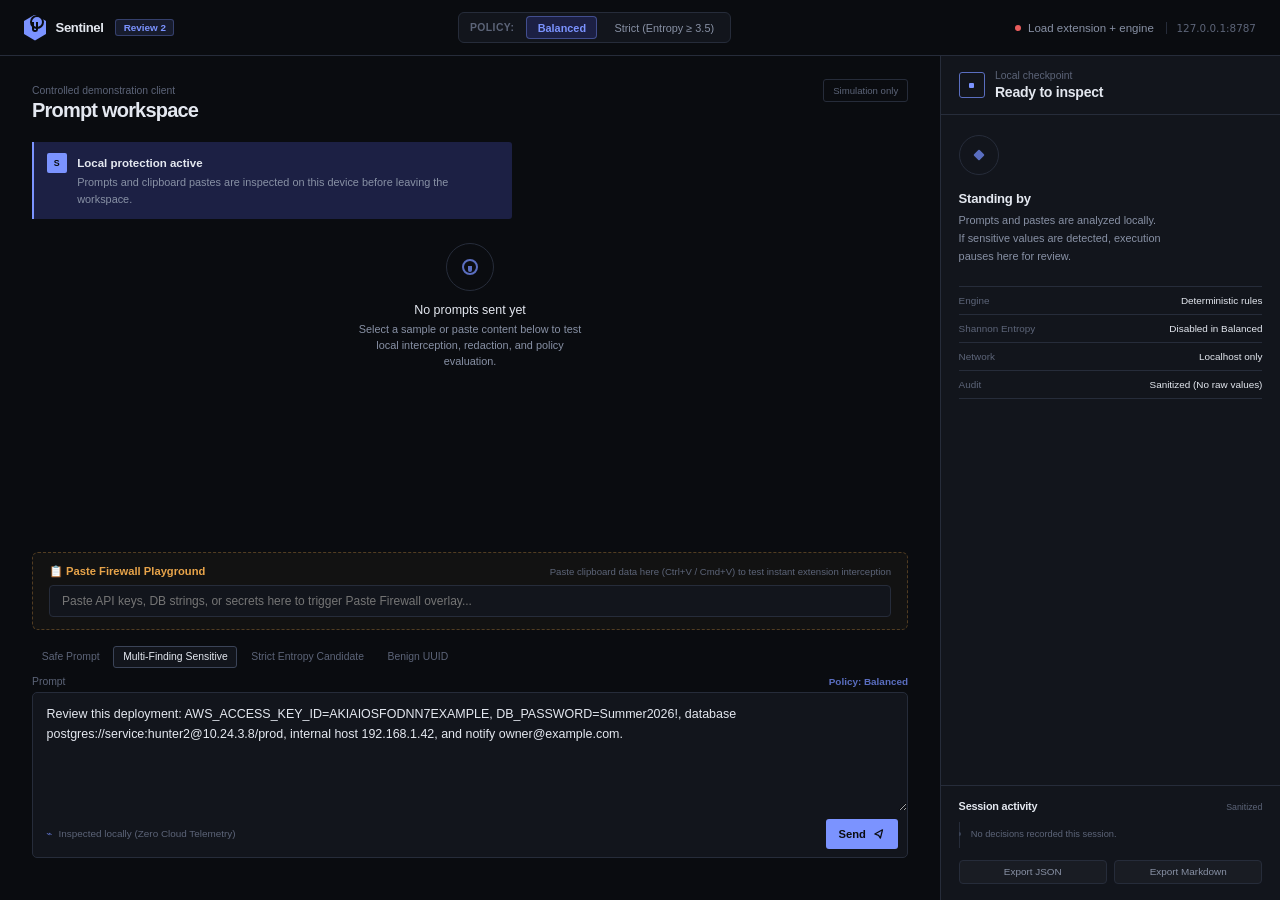
==== demo-client/index.html @ 971171e2 "Upload 2" ====
<!doctype html>
<html lang="en">
  <head>
    <meta charset="UTF-8" />
    <meta name="viewport" content="width=device-width, initial-scale=1.0" />
    <meta name="color-scheme" content="dark" />
    <title>Sentinel — Privacy Firewall for AI Prompts</title>
    <link rel="stylesheet" href="styles.css" />
  </head>
  <body>
    <main class="app-shell" aria-labelledby="workspace-title">
      <header class="topbar">
        <div class="topbar-left">
          <a class="brand" href="#workspace" aria-label="Sentinel workspace home">
            <span class="brand-mark" aria-hidden="true"><span></span></span>
            <strong>Sentinel</strong>
          </a>
          <span class="version-chip">Review 2</span>
        </div>

        <div class="topbar-center">
          <div class="policy-toggle-group" role="radiogroup" aria-label="Policy enforcement mode">
            <span class="policy-label">Policy:</span>
            <button type="button" class="policy-toggle-btn is-active" id="policy-balanced-btn" data-policy="balanced" role="radio" aria-checked="true" title="Balanced mode: Standard credentials, passwords, IPs, emails">Balanced</button>
            <button type="button" class="policy-toggle-btn" id="policy-strict-btn" data-policy="strict" role="radio" aria-checked="false" title="Strict mode: Balanced + Shannon Entropy (H ≥ 3.5) for suspected tokens">Strict (Entropy ≥ 3.5)</button>
          </div>
        </div>

        <div class="topbar-right">
          <div class="engine-state" data-engine-state="checking" id="engine-status-badge">
            <span class="engine-dot" aria-hidden="true"></span>
            <span id="engine-label">Checking engine</span>
            <code>127.0.0.1:8787</code>
          </div>
        </div>
      </header>

      <section class="workspace-grid" id="workspace">
        <div class="conversation-panel">
          <div class="conversation-heading">
            <div>
              <p class="context-label">Controlled demonstration client</p>
              <h1 id="workspace-title">Prompt workspace</h1>
            </div>
            <div class="header-tags">
              <span class="simulation-chip">Simulation only</span>
            </div>
          </div>

          <div class="message-stream" id="message-stream" aria-live="polite">
            <article class="system-note">
              <span class="system-icon" aria-hidden="true">S</span>
              <div>
                <strong>Local protection active</strong>
                <p>Prompts and clipboard pastes are inspected on this device before leaving the workspace.</p>
              </div>
            </article>
            <div class="empty-conversation" id="empty-conversation">
              <div class="boundary-glyph" aria-hidden="true"><span></span></div>
              <p>No prompts sent yet</p>
              <small>Select a sample or paste content below to test local interception, redaction, and policy evaluation.</small>
            </div>
          </div>

          <div class="interactive-areas">
            <!-- Paste Firewall Live Playground -->
            <div class="paste-sandbox-panel">
              <div class="sandbox-header">
                <span class="sandbox-title">📋 Paste Firewall Playground</span>
                <span class="sandbox-tip">Paste clipboard data here (Ctrl+V / Cmd+V) to test instant extension interception</span>
              </div>
              <input
                type="text"
                class="paste-test-input"
                id="paste-test-input"
                placeholder="Paste API keys, DB strings, or secrets here to trigger Paste Firewall overlay..."
                autocomplete="off"
                spellcheck="false"
              />
            </div>

            <form class="composer" id="prompt-form">
              <div class="sample-tabs" role="group" aria-label="Demo prompt samples">
                <button type="button" class="sample-button" data-sample="safe">Safe Prompt</button>
                <button type="button" class="sample-button is-active" data-sample="sensitive">Multi-Finding Sensitive</button>
                <button type="button" class="sample-button" data-sample="entropy">Strict Entropy Candidate</button>
                <button type="button" class="sample-button" data-sample="ambiguous">Benign UUID</button>
              </div>
              <div class="composer-header-row">
                <label for="prompt-input">Prompt</label>
                <span class="active-policy-indicator" id="active-policy-indicator">Policy: Balanced</span>
              </div>
              <div class="compose-box" id="compose-box">
                <textarea id="prompt-input" rows="5" spellcheck="false"></textarea>
                <div class="compose-footer">
                  <span class="local-note"><span aria-hidden="true">⌁</span> Inspected locally (Zero Cloud Telemetry)</span>
                  <button type="submit" class="send-button" id="send-button">
                    <span>Send</span>
                    <svg viewBox="0 0 20 20" aria-hidden="true"><path d="m4 10 11-6-3 12-2.6-4L4 10Z" /></svg>
                  </button>
                </div>
                <div class="scan-line" id="scan-line" aria-hidden="true"></div>
              </div>
              <p class="form-status" id="form-status" role="status"></p>
            </form>
          </div>
        </div>

        <aside class="checkpoint-panel" aria-labelledby="checkpoint-title">
          <div class="checkpoint-header">
            <span class="checkpoint-symbol" aria-hidden="true"><i></i></span>
            <div>
              <p class="context-label">Local checkpoint</p>
              <h2 id="checkpoint-title">Ready to inspect</h2>
            </div>
          </div>

          <section class="checkpoint-state checkpoint-idle" id="checkpoint-idle">
            <div class="idle-orbit" aria-hidden="true"><span></span></div>
            <h3>Standing by</h3>
            <p>Prompts and pastes are analyzed locally. If sensitive values are detected, execution pauses here for review.</p>
            <dl class="privacy-facts">
              <div><dt>Engine</dt><dd>Deterministic rules</dd></div>
              <div><dt>Shannon Entropy</dt><dd id="fact-entropy">Disabled in Balanced</dd></div>
              <div><dt>Network</dt><dd>Localhost only</dd></div>
              <div><dt>Audit</dt><dd>Sanitized (No raw values)</dd></div>
            </dl>
          </section>

          <section class="checkpoint-state review-state" id="review-state" hidden>
            <div class="review-summary">
              <span id="finding-count">0 findings</span>
              <strong>Review before sending</strong>
              <p>Sensitive values detected under <b id="review-policy-name">balanced</b> policy. Select items to redact or block.</p>
            </div>
            <div class="finding-list" id="finding-list"></div>

            <div class="live-preview-box">
              <span class="preview-title">In-Place Redaction Preview:</span>
              <pre class="preview-text" id="live-preview-text"></pre>
            </div>

            <div class="decision-stack">
              <button type="button" class="decision-button redact-button" id="redact-button">Redact &amp; Send</button>
              <button type="button" class="decision-button block-button" id="block-button">Block</button>
              <button type="button" class="allow-button" id="allow-button">Allow once</button>
            </div>
          </section>

          <section class="checkpoint-state outcome-state" id="outcome-state" hidden>
            <span class="outcome-icon" id="outcome-icon" aria-hidden="true"></span>
            <h3 id="outcome-title"></h3>
            <p id="outcome-copy"></p>
            <button type="button" class="reset-button" id="reset-button">Inspect another prompt</button>
          </section>

          <section class="activity-section" aria-labelledby="activity-title">
            <div class="activity-heading">
              <h3 id="activity-title">Session activity</h3>
              <span>Sanitized</span>
            </div>
            <ol class="activity-list" id="activity-list">
              <li class="activity-empty">No decisions recorded this session.</li>
            </ol>
            <div class="export-actions">
              <button type="button" class="export-btn" id="export-json-btn" title="Download sanitized JSON audit log">Export JSON</button>
              <button type="button" class="export-btn" id="export-md-btn" title="Download sanitized Markdown audit log">Export Markdown</button>
            </div>
          </section>
        </aside>
      </section>
    </main>

    <script src="app.js"></script>
  </body>
</html>
---- demo-client/styles.css ----
:root {
  --ground: #0a0c10;
  --surface: #12151c;
  --surface-raised: #1a1e28;
  --line: #262c3a;
  --line-bright: #3b4458;
  --text: #e4e8f0;
  --muted: #8891a5;
  --dim: #5c6478;
  --signal: #7b93ff;
  --signal-muted: #5a6ec0;
  --signal-soft: #1c2044;
  --caution: #e8a44a;
  --caution-soft: #2c2318;
  --deny: #e85c5c;
  --deny-soft: #2c1a1a;
  --pass: #5cc98a;
  --white: #f0f2f8;
  font-family: 'Inter', -apple-system, BlinkMacSystemFont, 'Segoe UI', Roboto, Helvetica, Arial, sans-serif, system-ui;
  color: var(--text);
  background: var(--ground);
  font-synthesis: none;
  -webkit-font-smoothing: antialiased;
}

* { box-sizing: border-box; }

body {
  margin: 0;
  min-width: 320px;
  min-height: 100vh;
  background: var(--ground);
}

button, textarea, input { font: inherit; }
button { color: inherit; }
button:focus-visible, textarea:focus-visible, input:focus-visible, a:focus-visible {
  outline: 2px solid var(--signal);
  outline-offset: 2px;
}

/* ─── App shell ─── */

.app-shell {
  min-height: 100vh;
  display: flex;
  flex-direction: column;
}

/* ─── Topbar ─── */

.topbar {
  height: 56px;
  display: flex;
  align-items: center;
  justify-content: space-between;
  gap: 1.5rem;
  padding: 0 1.5rem;
  border-bottom: 1px solid var(--line);
  background: var(--ground);
}

.topbar-left {
  display: flex;
  align-items: center;
  gap: 0.75rem;
}

.topbar-center {
  display: flex;
  align-items: center;
}

.topbar-right {
  display: flex;
  align-items: center;
}

.brand {
  display: inline-flex;
  align-items: center;
  gap: 0.6rem;
  color: var(--text);
  text-decoration: none;
}

.brand-mark {
  width: 22px;
  height: 26px;
  position: relative;
  display: flex;
  align-items: center;
  justify-content: center;
}

.brand-mark::before {
  content: "";
  position: absolute;
  inset: 0;
  background: var(--signal);
  clip-path: polygon(50% 0%, 100% 25%, 100% 75%, 50% 100%, 0% 75%, 0% 25%);
}

.brand-mark span {
  position: relative;
  width: 6px;
  height: 10px;
  border: 2px solid var(--ground);
  border-radius: 0 0 3px 3px;
  border-top: 0;
  margin-top: -2px;
}

.brand-mark span::before {
  content: "";
  position: absolute;
  width: 10px;
  height: 10px;
  border: 2px solid var(--ground);
  border-radius: 50%;
  top: -7px;
  left: -4px;
}

.brand strong {
  font-size: 0.82rem;
  font-weight: 700;
  letter-spacing: -0.03em;
}

.version-chip {
  padding: 0.15rem 0.45rem;
  background: rgba(123, 147, 255, 0.12);
  border: 1px solid rgba(123, 147, 255, 0.3);
  border-radius: 3px;
  color: var(--signal);
  font-size: 0.62rem;
  font-weight: 600;
}

/* Policy Toggle */
.policy-toggle-group {
  display: flex;
  align-items: center;
  gap: 0.35rem;
  background: var(--surface);
  border: 1px solid var(--line);
  padding: 0.2rem 0.3rem;
  border-radius: 6px;
}

.policy-label {
  font-size: 0.65rem;
  font-weight: 600;
  color: var(--dim);
  padding: 0 0.4rem;
  text-transform: uppercase;
  letter-spacing: 0.04em;
}

.policy-toggle-btn {
  border: 1px solid transparent;
  background: transparent;
  color: var(--muted);
  padding: 0.3rem 0.65rem;
  border-radius: 4px;
  font-size: 0.68rem;
  font-weight: 500;
  cursor: pointer;
  transition: all 120ms ease;
}

.policy-toggle-btn:hover {
  color: var(--text);
  background: rgba(255, 255, 255, 0.04);
}

.policy-toggle-btn.is-active {
  background: var(--signal-soft);
  color: var(--signal);
  border-color: rgba(123, 147, 255, 0.4);
  font-weight: 600;
}

.engine-state {
  display: flex;
  align-items: center;
  gap: 0.45rem;
  color: var(--muted);
  font-size: 0.72rem;
}

.engine-state code {
  margin-left: 0.3rem;
  padding-left: 0.6rem;
  border-left: 1px solid var(--line);
  color: var(--dim);
  font-family: 'Inter', system-ui, sans-serif;
  font-size: 0.65rem;
  font-variant-numeric: tabular-nums;
}

.engine-dot {
  width: 6px;
  height: 6px;
  border-radius: 50%;
  background: var(--caution);
  flex-shrink: 0;
}

.engine-state[data-engine-state="online"] .engine-dot {
  background: var(--pass);
}
.engine-state[data-engine-state="offline"] .engine-dot {
  background: var(--deny);
}

/* ─── Two-column grid ─── */

.workspace-grid {
  flex: 1;
  display: grid;
  grid-template-columns: 1fr 340px;
  min-height: calc(100vh - 57px);
}

/* ─── Conversation panel (left) ─── */

.conversation-panel {
  min-width: 0;
  display: flex;
  flex-direction: column;
  padding: 1.5rem 2rem 1.25rem;
}

.conversation-heading {
  display: flex;
  align-items: baseline;
  justify-content: space-between;
  gap: 1rem;
  margin-bottom: 0.25rem;
}

.context-label {
  margin: 0 0 0.2rem;
  color: var(--dim);
  font-size: 0.65rem;
  font-weight: 500;
}

h1, h2, h3, p { margin-top: 0; }
h1 {
  margin-bottom: 0;
  font-size: 1.25rem;
  font-weight: 700;
  letter-spacing: -0.04em;
  line-height: 1.15;
}
h2 {
  margin-bottom: 0;
  font-size: 0.88rem;
  font-weight: 600;
  letter-spacing: -0.02em;
}
h3 {
  font-size: 0.82rem;
  font-weight: 600;
  letter-spacing: -0.02em;
}

.simulation-chip {
  padding: 0.3rem 0.55rem;
  border: 1px solid var(--line);
  border-radius: 3px;
  color: var(--dim);
  font-size: 0.6rem;
  font-weight: 500;
  white-space: nowrap;
  flex-shrink: 0;
}

/* ─── Message stream ─── */

.message-stream {
  flex: 1;
  min-height: 180px;
  overflow-y: auto;
  padding: 1rem 0;
}

.system-note {
  display: flex;
  gap: 0.65rem;
  align-items: flex-start;
  max-width: 480px;
  padding: 0.7rem 0.8rem;
  border-left: 2px solid var(--signal);
  background: var(--signal-soft);
  border-radius: 0 3px 3px 0;
}

.system-icon {
  width: 20px;
  height: 20px;
  flex: 0 0 20px;
  display: grid;
  place-items: center;
  background: var(--signal);
  color: var(--ground);
  font-size: 0.55rem;
  font-weight: 700;
  border-radius: 2px;
}

.system-note strong { font-size: 0.72rem; }
.system-note p { margin: 0.15rem 0 0; color: var(--muted); font-size: 0.68rem; line-height: 1.55; }

.empty-conversation {
  min-height: 160px;
  display: flex;
  flex-direction: column;
  align-items: center;
  justify-content: center;
  text-align: center;
  color: var(--muted);
  padding: 1.5rem 0;
}

.empty-conversation p {
  margin: 0.8rem 0 0.2rem;
  font-size: 0.78rem;
  font-weight: 500;
  color: var(--text);
}
.empty-conversation small {
  max-width: 38ch;
  font-size: 0.68rem;
  line-height: 1.5;
}

.boundary-glyph {
  width: 48px;
  height: 48px;
  display: grid;
  place-items: center;
  border: 1px solid var(--line);
  border-radius: 50%;
  position: relative;
}
.boundary-glyph span {
  width: 16px;
  height: 16px;
  border: 2px solid var(--signal-muted);
  border-radius: 50%;
  position: relative;
}
.boundary-glyph span::after {
  content: "";
  position: absolute;
  width: 4px;
  height: 6px;
  background: var(--signal-muted);
  border-radius: 0 0 2px 2px;
  top: 50%;
  left: 50%;
  transform: translate(-50%, -1px);
}

/* ─── Interactive Areas ─── */
.interactive-areas {
  display: flex;
  flex-direction: column;
  gap: 1rem;
  margin-top: auto;
}

/* Paste Sandbox Panel */
.paste-sandbox-panel {
  background: rgba(232, 164, 74, 0.04);
  border: 1px dashed rgba(232, 164, 74, 0.3);
  border-radius: 6px;
  padding: 0.75rem 1rem;
  display: flex;
  flex-direction: column;
  gap: 0.45rem;
}

.sandbox-header {
  display: flex;
  justify-content: space-between;
  align-items: baseline;
  flex-wrap: wrap;
  gap: 0.5rem;
}

.sandbox-title {
  font-size: 0.7rem;
  font-weight: 600;
  color: var(--caution);
}

.sandbox-tip {
  font-size: 0.6rem;
  color: var(--dim);
}

.paste-test-input {
  width: 100%;
  background: var(--surface);
  border: 1px solid var(--line);
  border-radius: 4px;
  color: var(--text);
  padding: 0.5rem 0.75rem;
  font-size: 0.75rem;
  outline: none;
  transition: border-color 120ms;
}

.paste-test-input:focus {
  border-color: var(--caution);
}

/* ─── Composer ─── */

.composer {
  position: relative;
}

.composer-header-row {
  display: flex;
  justify-content: space-between;
  align-items: baseline;
  margin-bottom: 0.35rem;
}

.composer-header-row label {
  font-size: 0.65rem;
  font-weight: 500;
  color: var(--dim);
}

.active-policy-indicator {
  font-size: 0.62rem;
  font-weight: 600;
  color: var(--signal-muted);
}

.sample-tabs {
  display: flex;
  flex-wrap: wrap;
  gap: 0.25rem;
  margin-bottom: 0.5rem;
}

.sample-button {
  border: 1px solid transparent;
  border-radius: 3px;
  background: transparent;
  padding: 0.28rem 0.55rem;
  color: var(--dim);
  cursor: pointer;
  font-size: 0.65rem;
  font-weight: 500;
}
.sample-button:hover {
  color: var(--muted);
}
.sample-button.is-active {
  border-color: var(--line-bright);
  color: var(--text);
  background: var(--surface);
}

.compose-box {
  position: relative;
  overflow: hidden;
  border: 1px solid var(--line);
  border-radius: 5px;
  background: var(--surface);
  transition: border-color 120ms ease;
}
.compose-box:focus-within {
  border-color: var(--signal-muted);
}
.compose-box.is-paused {
  border-color: var(--caution);
}

textarea {
  width: 100%;
  min-height: 95px;
  display: block;
  resize: vertical;
  border: 0;
  outline: none;
  padding: 0.75rem 0.85rem 0.4rem;
  background: transparent;
  color: var(--text);
  line-height: 1.6;
  font-size: 0.78rem;
}

.compose-footer {
  display: flex;
  justify-content: space-between;
  align-items: center;
  gap: 0.75rem;
  padding: 0.45rem 0.55rem 0.5rem 0.85rem;
}

.local-note {
  color: var(--dim);
  font-size: 0.62rem;
}
.local-note span {
  color: var(--signal-muted);
  margin-right: 0.2rem;
}

.send-button {
  display: inline-flex;
  align-items: center;
  gap: 0.4rem;
  border: 0;
  border-radius: 3px;
  padding: 0.5rem 0.75rem;
  background: var(--signal);
  color: var(--ground);
  font-size: 0.7rem;
  font-weight: 600;
  cursor: pointer;
  transition: opacity 120ms;
}
.send-button svg {
  width: 14px;
  height: 14px;
  fill: none;
  stroke: currentColor;
  stroke-width: 1.8;
  stroke-linejoin: round;
}
.send-button:hover { opacity: 0.88; }
.send-button:disabled { opacity: 0.35; cursor: wait; }

.scan-line {
  position: absolute;
  z-index: 2;
  left: 0;
  right: 0;
  top: 0;
  height: 2px;
  opacity: 0;
  background: linear-gradient(90deg, transparent, var(--signal) 30%, var(--signal) 70%, transparent);
  box-shadow: 0 0 10px rgba(123, 147, 255, 0.5);
  will-change: transform, opacity;
}

.form-status {
  min-height: 1rem;
  margin: 0.4rem 0 0;
  color: var(--deny);
  font-size: 0.65rem;
}

/* ─── Checkpoint panel (right sidebar) ─── */

.checkpoint-panel {
  min-width: 0;
  display: flex;
  flex-direction: column;
  border-left: 1px solid var(--line);
  background: var(--surface);
}

.checkpoint-header {
  display: flex;
  align-items: center;
  gap: 0.65rem;
  padding: 0.9rem 1.1rem;
  border-bottom: 1px solid var(--line);
}
.checkpoint-header .context-label { margin-bottom: 0.15rem; }

.checkpoint-symbol {
  width: 26px;
  height: 26px;
  display: grid;
  place-items: center;
  border: 1.5px solid var(--signal-muted);
  border-radius: 3px;
}

.checkpoint-symbol i {
  width: 5px;
  height: 5px;
  display: block;
  background: var(--signal);
  border-radius: 1px;
}

.checkpoint-state {
  padding: 1.1rem 1.1rem;
}
.checkpoint-state[hidden] { display: none; }

/* Idle state */

.checkpoint-idle {
  flex: 1;
  display: flex;
  flex-direction: column;
  align-items: flex-start;
  justify-content: flex-start;
  padding-top: 1.25rem;
}

.idle-orbit {
  width: 40px;
  height: 40px;
  display: grid;
  place-items: center;
  margin-bottom: 1rem;
  border: 1px solid var(--line);
  border-radius: 50%;
}

.idle-orbit span {
  width: 8px;
  height: 8px;
  background: var(--signal-muted);
  border-radius: 1px;
  transform: rotate(45deg);
}

.checkpoint-idle h3 {
  margin-bottom: 0.35rem;
  font-size: 0.82rem;
}

.checkpoint-idle > p {
  max-width: 34ch;
  margin-bottom: 1.25rem;
  color: var(--muted);
  font-size: 0.68rem;
  line-height: 1.65;
}

/* Privacy facts */

.privacy-facts {
  width: 100%;
  margin: 0;
  border-top: 1px solid var(--line);
}

.privacy-facts div {
  display: flex;
  justify-content: space-between;
  gap: 0.75rem;
  padding: 0.5rem 0;
  border-bottom: 1px solid var(--line);
  font-size: 0.62rem;
}

.privacy-facts dt { color: var(--dim); }
.privacy-facts dd { margin: 0; color: var(--text); font-weight: 500; }

/* Review state */

.review-state {
  flex: 1;
  overflow-y: auto;
}

.review-summary {
  border-left: 2px solid var(--caution);
  padding-left: 0.75rem;
}

.review-summary span {
  display: inline-block;
  margin-bottom: 0.3rem;
  color: var(--caution);
  font-size: 0.6rem;
  font-weight: 600;
  font-variant-numeric: tabular-nums;
}

.review-summary strong {
  display: block;
  font-size: 0.85rem;
}

.review-summary p {
  margin: 0.3rem 0 0;
  color: var(--muted);
  font-size: 0.65rem;
  line-height: 1.55;
}

/* Finding list */

.finding-list {
  margin: 0.85rem 0;
  border-top: 1px solid var(--line);
  max-height: 220px;
  overflow-y: auto;
}

.finding-row {
  display: grid;
  grid-template-columns: auto 1fr;
  gap: 0.6rem;
  padding: 0.6rem 0;
  border-bottom: 1px solid var(--line);
  cursor: pointer;
}

.finding-row input {
  margin-top: 0.15rem;
  accent-color: var(--caution);
}

.finding-copy { min-width: 0; }

.finding-topline {
  display: flex;
  justify-content: space-between;
  align-items: baseline;
  gap: 0.5rem;
}

.finding-name {
  font-size: 0.68rem;
  font-weight: 600;
}

.severity {
  color: var(--caution);
  font-size: 0.55rem;
  font-weight: 500;
}

.finding-row p {
  margin: 0.15rem 0;
  color: var(--muted);
  font-size: 0.6rem;
  line-height: 1.45;
}

.finding-row code {
  color: var(--signal);
  background: rgba(0, 0, 0, 0.25);
  padding: 2px 4px;
  border-radius: 3px;
  font-family: monospace;
  font-size: 0.6rem;
  word-break: break-all;
}

/* Live Preview Box */
.live-preview-box {
  margin: 0.75rem 0 1rem;
  padding: 0.65rem;
  background: rgba(0, 0, 0, 0.4);
  border: 1px solid var(--line);
  border-radius: 4px;
}

.preview-title {
  display: block;
  font-size: 0.6rem;
  font-weight: 600;
  color: var(--dim);
  margin-bottom: 0.35rem;
  text-transform: uppercase;
  letter-spacing: 0.04em;
}

.preview-text {
  margin: 0;
  white-space: pre-wrap;
  word-break: break-word;
  font-family: monospace;
  font-size: 0.65rem;
  color: var(--signal);
  line-height: 1.5;
  max-height: 100px;
  overflow-y: auto;
}

/* Decision buttons */

.decision-stack {
  display: grid;
  grid-template-columns: 1fr 0.7fr;
  gap: 0.4rem;
}

.decision-button,
.allow-button,
.reset-button {
  min-height: 36px;
  cursor: pointer;
  font-size: 0.65rem;
  font-weight: 600;
}

.redact-button {
  border: 0;
  border-radius: 3px;
  background: var(--caution);
  color: #1a1404;
}

.block-button {
  border: 1px solid rgba(217, 80, 80, 0.4);
  border-radius: 3px;
  background: var(--deny-soft);
  color: #f0a8a8;
}

.allow-button {
  grid-column: 1 / -1;
  border: 0;
  border-top: 1px solid var(--line);
  background: transparent;
  color: var(--muted);
  font-weight: 500;
}

/* Outcome state */

.outcome-state {
  flex: 1;
  display: flex;
  flex-direction: column;
  align-items: flex-start;
  justify-content: flex-start;
  padding-top: 1.5rem;
}

.outcome-icon {
  width: 36px;
  height: 36px;
  display: grid;
  place-items: center;
  margin-bottom: 0.75rem;
  border: 1.5px solid var(--pass);
  border-radius: 3px;
  color: var(--pass);
  font-size: 0.9rem;
}
.outcome-icon::after { content: "✓"; }

.outcome-state[data-outcome="blocked"] .outcome-icon {
  border-color: var(--deny);
  color: var(--deny);
}
.outcome-state[data-outcome="blocked"] .outcome-icon::after { content: "×"; }

.outcome-state h3 { margin-bottom: 0.35rem; }

.outcome-state p {
  max-width: 34ch;
  color: var(--muted);
  font-size: 0.68rem;
  line-height: 1.6;
}

.reset-button {
  margin-top: 0.6rem;
  border: 1px solid var(--line-bright);
  border-radius: 3px;
  padding: 0 0.7rem;
  background: transparent;
  color: var(--text);
}

/* ─── Activity section ─── */

.activity-section {
  margin-top: auto;
  border-top: 1px solid var(--line);
  padding: 0.85rem 1.1rem 1rem;
}

.activity-heading {
  display: flex;
  justify-content: space-between;
  align-items: baseline;
  gap: 0.75rem;
}

.activity-heading h3 {
  margin: 0;
  font-size: 0.68rem;
}

.activity-heading span {
  color: var(--dim);
  font-size: 0.55rem;
}

.activity-list {
  max-height: 110px;
  overflow-y: auto;
  margin: 0.6rem 0 0.75rem;
  padding: 0;
  list-style: none;
}

.activity-list li {
  position: relative;
  padding: 0.4rem 0 0.4rem 0.7rem;
  border-left: 1px solid var(--line);
  color: var(--muted);
  font-size: 0.58rem;
  line-height: 1.45;
}

.activity-list li::before {
  content: "";
  position: absolute;
  left: -2.5px;
  top: 0.65rem;
  width: 4px;
  height: 4px;
  border-radius: 50%;
  background: var(--line-bright);
}

.activity-list strong {
  display: block;
  color: var(--text);
  font-size: 0.6rem;
}

.activity-empty {
  color: var(--dim) !important;
}

.export-actions {
  display: flex;
  gap: 0.45rem;
}

.export-btn {
  flex: 1;
  padding: 0.35rem 0.5rem;
  background: rgba(255, 255, 255, 0.03);
  border: 1px solid var(--line);
  border-radius: 4px;
  color: var(--muted);
  font-size: 0.62rem;
  font-weight: 500;
  cursor: pointer;
  transition: all 120ms ease;
}

.export-btn:hover {
  background: rgba(255, 255, 255, 0.07);
  border-color: var(--line-bright);
  color: var(--text);
}

/* ─── Message bubbles ─── */

.message {
  max-width: min(560px, 85%);
  margin: 1rem 0 0 auto;
  padding: 0.7rem 0.8rem;
  border: 1px solid var(--line);
  border-radius: 5px 5px 1px 5px;
  background: var(--surface-raised);
}

.message span {
  display: block;
  margin-bottom: 0.25rem;
  color: var(--signal);
  font-size: 0.58rem;
  font-weight: 600;
}

.message p {
  margin: 0;
  white-space: pre-wrap;
  overflow-wrap: anywhere;
  font-size: 0.7rem;
  line-height: 1.6;
}

.message small {
  display: block;
  margin-top: 0.35rem;
  color: var(--dim);
  font-size: 0.55rem;
}

/* ─── Responsive ─── */

@media (max-width: 840px) {
  .topbar { padding: 0 1rem; }
  .engine-state code { display: none; }
  .workspace-grid { grid-template-columns: 1fr; }
  .conversation-panel { min-height: calc(100vh - 57px); padding: 1.25rem 1rem; }
  .checkpoint-panel { border-left: 0; border-top: 1px solid var(--line); }
  .checkpoint-state { min-height: auto; }
  .checkpoint-idle { padding-block: 1.5rem; }
}

@media (max-width: 480px) {
  .engine-state span:not(.engine-dot) { display: none; }
  .conversation-heading { align-items: center; }
  .sample-tabs { overflow-x: auto; }
  .compose-footer { align-items: flex-end; }
  .local-note { max-width: 13ch; }
}

@media (prefers-reduced-motion: reduce) {
  *, *::before, *::after {
    scroll-behavior: auto !important;
    transition-duration: 0.01ms !important;
    animation-duration: 0.01ms !important;
    animation-iteration-count: 1 !important;
  }
}
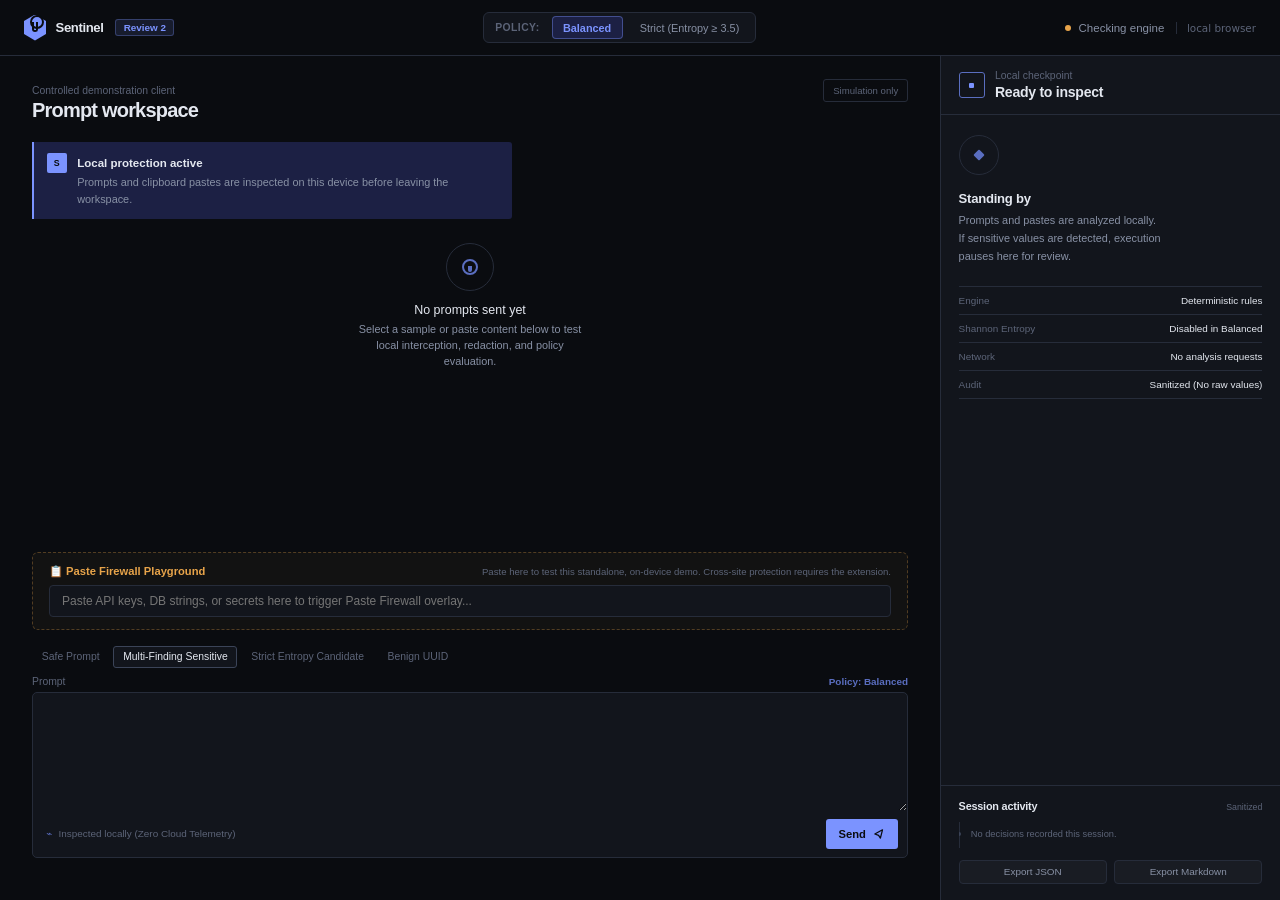
==== commit 9b2fd757: "feat: add standalone browser engine and paste firewall" ====
--- a/demo-client/index.html
+++ b/demo-client/index.html
@@ -30,7 +30,7 @@
           <div class="engine-state" data-engine-state="checking" id="engine-status-badge">
             <span class="engine-dot" aria-hidden="true"></span>
             <span id="engine-label">Checking engine</span>
-            <code>127.0.0.1:8787</code>
+            <code>local browser</code>
           </div>
         </div>
       </header>
@@ -67,7 +67,7 @@
             <div class="paste-sandbox-panel">
               <div class="sandbox-header">
                 <span class="sandbox-title">📋 Paste Firewall Playground</span>
-                <span class="sandbox-tip">Paste clipboard data here (Ctrl+V / Cmd+V) to test instant extension interception</span>
+                <span class="sandbox-tip">Paste here to test this standalone, on-device demo. Cross-site protection requires the extension.</span>
               </div>
               <input
                 type="text"
@@ -122,7 +122,7 @@
             <dl class="privacy-facts">
               <div><dt>Engine</dt><dd>Deterministic rules</dd></div>
               <div><dt>Shannon Entropy</dt><dd id="fact-entropy">Disabled in Balanced</dd></div>
-              <div><dt>Network</dt><dd>Localhost only</dd></div>
+              <div><dt>Network</dt><dd>No analysis requests</dd></div>
               <div><dt>Audit</dt><dd>Sanitized (No raw values)</dd></div>
             </dl>
           </section>
@@ -171,6 +171,7 @@
       </section>
     </main>
 
+    <script src="shared/sentinel-engine.js"></script>
     <script src="app.js"></script>
   </body>
 </html>
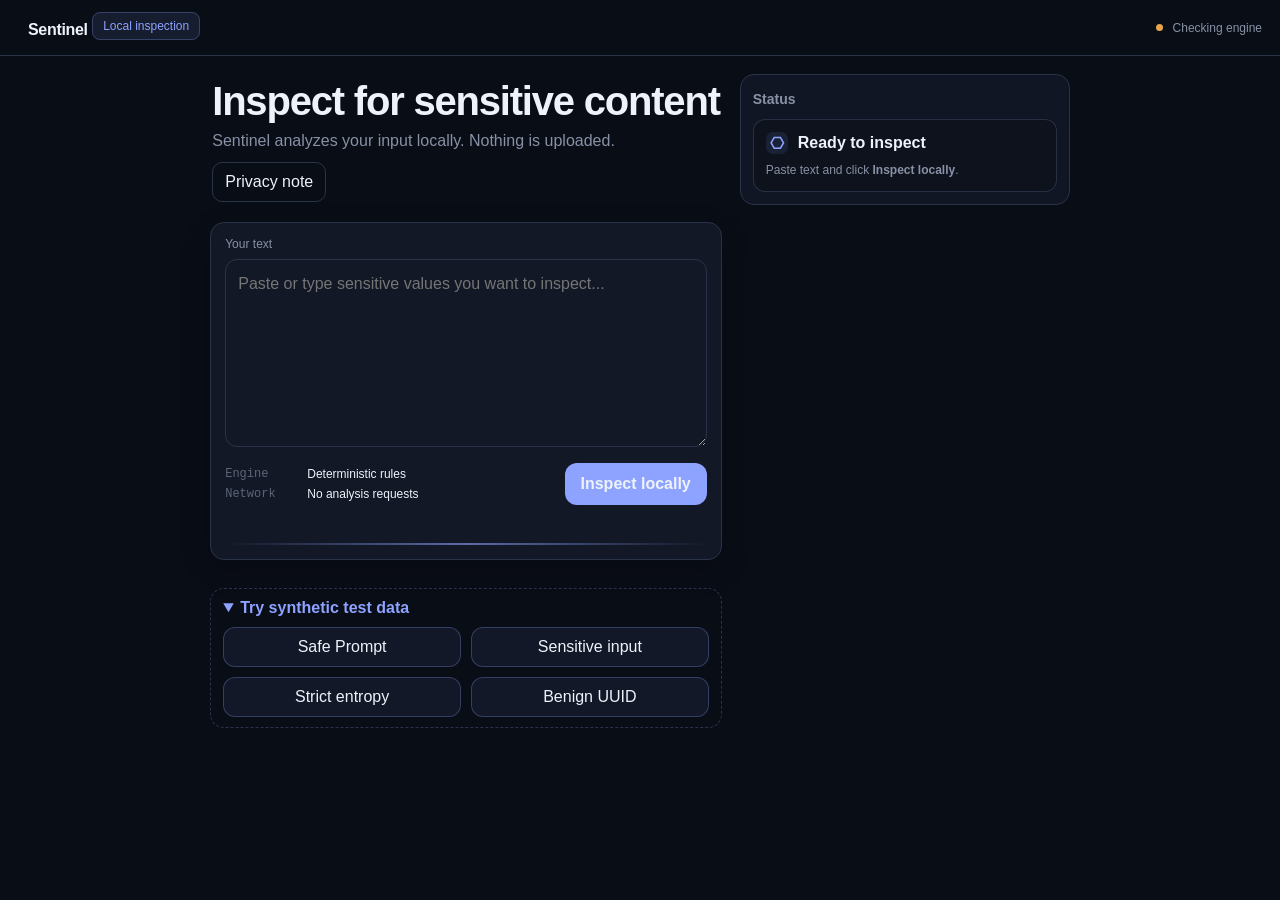
==== commit b586e363: "polish(pages): privacy inspection workspace redesign" ====
--- a/demo-client/index.html
+++ b/demo-client/index.html
@@ -4,169 +4,138 @@
     <meta charset="UTF-8" />
     <meta name="viewport" content="width=device-width, initial-scale=1.0" />
     <meta name="color-scheme" content="dark" />
-    <title>Sentinel — Privacy Firewall for AI Prompts</title>
+    <title>Sentinel — Privacy Firewall</title>
     <link rel="stylesheet" href="styles.css" />
   </head>
   <body>
     <main class="app-shell" aria-labelledby="workspace-title">
-      <header class="topbar">
+      <header class="topbar" aria-label="Sentinel header">
         <div class="topbar-left">
           <a class="brand" href="#workspace" aria-label="Sentinel workspace home">
             <span class="brand-mark" aria-hidden="true"><span></span></span>
             <strong>Sentinel</strong>
           </a>
-          <span class="version-chip">Review 2</span>
-        </div>
-
-        <div class="topbar-center">
-          <div class="policy-toggle-group" role="radiogroup" aria-label="Policy enforcement mode">
-            <span class="policy-label">Policy:</span>
-            <button type="button" class="policy-toggle-btn is-active" id="policy-balanced-btn" data-policy="balanced" role="radio" aria-checked="true" title="Balanced mode: Standard credentials, passwords, IPs, emails">Balanced</button>
-            <button type="button" class="policy-toggle-btn" id="policy-strict-btn" data-policy="strict" role="radio" aria-checked="false" title="Strict mode: Balanced + Shannon Entropy (H ≥ 3.5) for suspected tokens">Strict (Entropy ≥ 3.5)</button>
-          </div>
+          <span class="version-chip">Local inspection</span>
         </div>
 
         <div class="topbar-right">
-          <div class="engine-state" data-engine-state="checking" id="engine-status-badge">
+          <div class="engine-state" data-engine-state="checking" id="engine-status-badge" role="status" aria-live="polite">
             <span class="engine-dot" aria-hidden="true"></span>
             <span id="engine-label">Checking engine</span>
-            <code>local browser</code>
           </div>
         </div>
       </header>
 
       <section class="workspace-grid" id="workspace">
-        <div class="conversation-panel">
-          <div class="conversation-heading">
-            <div>
-              <p class="context-label">Controlled demonstration client</p>
-              <h1 id="workspace-title">Prompt workspace</h1>
+        <section class="inspection-panel" aria-labelledby="hero-title">
+          <div class="hero">
+            <div class="hero-copy">
+              <h1 id="hero-title" class="hero-title">Inspect for sensitive content</h1>
+              <p class="hero-subtitle">Sentinel analyzes your input locally. Nothing is uploaded.</p>
             </div>
-            <div class="header-tags">
-              <span class="simulation-chip">Simulation only</span>
+
+            <div class="hero-cta-row">
+              <button type="button" id="privacy-toggle" class="ghost-btn" aria-expanded="false">
+                Privacy note
+              </button>
             </div>
           </div>
 
-          <div class="message-stream" id="message-stream" aria-live="polite">
-            <article class="system-note">
-              <span class="system-icon" aria-hidden="true">S</span>
-              <div>
-                <strong>Local protection active</strong>
-                <p>Prompts and clipboard pastes are inspected on this device before leaving the workspace.</p>
+          <div class="privacy-note" id="privacy-note" role="note" aria-live="polite" hidden>
+            Analysis stays on this device. No uploads.
+          </div>
+
+          <div class="editor-card">
+            <label class="editor-label" for="prompt-input">Your text</label>
+            <textarea id="prompt-input" rows="7" spellcheck="false" placeholder="Paste or type sensitive values you want to inspect..."></textarea>
+
+            <div class="editor-footer">
+              <div class="local-meta" aria-label="Technical metadata">
+                <div class="meta-row"><span class="meta-k">Engine</span><span class="meta-v">Deterministic rules</span></div>
+                <div class="meta-row"><span class="meta-k">Network</span><span class="meta-v">No analysis requests</span></div>
               </div>
-            </article>
-            <div class="empty-conversation" id="empty-conversation">
-              <div class="boundary-glyph" aria-hidden="true"><span></span></div>
-              <p>No prompts sent yet</p>
-              <small>Select a sample or paste content below to test local interception, redaction, and policy evaluation.</small>
+
+              <button type="button" class="primary-btn" id="send-button">
+                <span>Inspect locally</span>
+              </button>
+            </div>
+
+            <p class="form-status" id="form-status" role="status"></p>
+
+            <div class="scan-line" id="scan-line" aria-hidden="true"></div>
+          </div>
+
+          <details class="synthetic" open="false">
+            <summary>Try synthetic test data</summary>
+            <div class="synthetic-grid">
+              <button type="button" class="sample-button" data-sample="safe">Safe Prompt</button>
+              <button type="button" class="sample-button" data-sample="sensitive">Sensitive input</button>
+              <button type="button" class="sample-button" data-sample="entropy">Strict entropy</button>
+              <button type="button" class="sample-button" data-sample="ambiguous">Benign UUID</button>
+            </div>
+          </details>
+        </section>
+
+        <aside class="decision-panel" aria-label="Inspection decisions">
+          <div class="decision-top">
+            <h2 class="decision-title">Status</h2>
+          </div>
+
+          <div class="state-card" id="state-idle">
+            <div class="state-head">
+              <span class="state-icon" aria-hidden="true">⎔</span>
+              <span class="state-label" id="checkpoint-title">Ready to inspect</span>
+            </div>
+            <p class="state-copy">Paste text and click <b>Inspect locally</b>.</p>
+          </div>
+
+          <div class="state-card" id="state-analyzing" hidden>
+            <div class="state-head">
+              <span class="state-icon" aria-hidden="true">…</span>
+              <span class="state-label">Analysing</span>
+            </div>
+            <p class="state-copy">Local analysis is running.</p>
+          </div>
+
+          <div class="state-card" id="state-review" hidden>
+            <div class="state-head">
+              <span class="state-icon" aria-hidden="true">✦</span>
+              <span class="state-label">Review required</span>
+            </div>
+            <p class="state-copy">Select masked evidence and choose an action.</p>
+
+            <div class="finding-table-wrap">
+              <div class="finding-table-head">
+                <span class="th">Rule</span>
+                <span class="th">Masked evidence</span>
+                <span class="th">Severity</span>
+              </div>
+              <div id="finding-list" class="finding-table" role="table" aria-label="Masked findings"></div>
+            </div>
+
+            <div class="decision-actions">
+              <button type="button" class="decision-btn" id="redact-button">Redact &amp; paste</button>
+              <button type="button" class="decision-btn deny" id="block-button">Blocked before insertion</button>
+              <button type="button" class="decision-btn allow" id="allow-button">Allow once</button>
             </div>
           </div>
 
-          <div class="interactive-areas">
-            <!-- Paste Firewall Live Playground -->
-            <div class="paste-sandbox-panel">
-              <div class="sandbox-header">
-                <span class="sandbox-title">📋 Paste Firewall Playground</span>
-                <span class="sandbox-tip">Paste here to test this standalone, on-device demo. Cross-site protection requires the extension.</span>
-              </div>
-              <input
-                type="text"
-                class="paste-test-input"
-                id="paste-test-input"
-                placeholder="Paste API keys, DB strings, or secrets here to trigger Paste Firewall overlay..."
-                autocomplete="off"
-                spellcheck="false"
-              />
+          <div class="state-card" id="state-outcome" hidden>
+            <div class="state-head">
+              <span class="state-icon" id="outcome-icon" aria-hidden="true">✓</span>
+              <span class="state-label" id="outcome-title"></span>
             </div>
-
-            <form class="composer" id="prompt-form">
-              <div class="sample-tabs" role="group" aria-label="Demo prompt samples">
-                <button type="button" class="sample-button" data-sample="safe">Safe Prompt</button>
-                <button type="button" class="sample-button is-active" data-sample="sensitive">Multi-Finding Sensitive</button>
-                <button type="button" class="sample-button" data-sample="entropy">Strict Entropy Candidate</button>
-                <button type="button" class="sample-button" data-sample="ambiguous">Benign UUID</button>
-              </div>
-              <div class="composer-header-row">
-                <label for="prompt-input">Prompt</label>
-                <span class="active-policy-indicator" id="active-policy-indicator">Policy: Balanced</span>
-              </div>
-              <div class="compose-box" id="compose-box">
-                <textarea id="prompt-input" rows="5" spellcheck="false"></textarea>
-                <div class="compose-footer">
-                  <span class="local-note"><span aria-hidden="true">⌁</span> Inspected locally (Zero Cloud Telemetry)</span>
-                  <button type="submit" class="send-button" id="send-button">
-                    <span>Send</span>
-                    <svg viewBox="0 0 20 20" aria-hidden="true"><path d="m4 10 11-6-3 12-2.6-4L4 10Z" /></svg>
-                  </button>
-                </div>
-                <div class="scan-line" id="scan-line" aria-hidden="true"></div>
-              </div>
-              <p class="form-status" id="form-status" role="status"></p>
-            </form>
-          </div>
-        </div>
-
-        <aside class="checkpoint-panel" aria-labelledby="checkpoint-title">
-          <div class="checkpoint-header">
-            <span class="checkpoint-symbol" aria-hidden="true"><i></i></span>
-            <div>
-              <p class="context-label">Local checkpoint</p>
-              <h2 id="checkpoint-title">Ready to inspect</h2>
-            </div>
+            <p class="state-copy" id="outcome-copy"></p>
+            <button type="button" class="secondary-btn" id="reset-button">Inspect another input</button>
           </div>
 
-          <section class="checkpoint-state checkpoint-idle" id="checkpoint-idle">
-            <div class="idle-orbit" aria-hidden="true"><span></span></div>
-            <h3>Standing by</h3>
-            <p>Prompts and pastes are analyzed locally. If sensitive values are detected, execution pauses here for review.</p>
-            <dl class="privacy-facts">
-              <div><dt>Engine</dt><dd>Deterministic rules</dd></div>
-              <div><dt>Shannon Entropy</dt><dd id="fact-entropy">Disabled in Balanced</dd></div>
-              <div><dt>Network</dt><dd>No analysis requests</dd></div>
-              <div><dt>Audit</dt><dd>Sanitized (No raw values)</dd></div>
-            </dl>
-          </section>
-
-          <section class="checkpoint-state review-state" id="review-state" hidden>
-            <div class="review-summary">
-              <span id="finding-count">0 findings</span>
-              <strong>Review before sending</strong>
-              <p>Sensitive values detected under <b id="review-policy-name">balanced</b> policy. Select items to redact or block.</p>
+          <div class="state-card" id="state-offline" hidden>
+            <div class="state-head">
+              <span class="state-icon" aria-hidden="true">!</span>
+              <span class="state-label">Engine unavailable</span>
             </div>
-            <div class="finding-list" id="finding-list"></div>
-
-            <div class="live-preview-box">
-              <span class="preview-title">In-Place Redaction Preview:</span>
-              <pre class="preview-text" id="live-preview-text"></pre>
-            </div>
-
-            <div class="decision-stack">
-              <button type="button" class="decision-button redact-button" id="redact-button">Redact &amp; Send</button>
-              <button type="button" class="decision-button block-button" id="block-button">Block</button>
-              <button type="button" class="allow-button" id="allow-button">Allow once</button>
-            </div>
-          </section>
-
-          <section class="checkpoint-state outcome-state" id="outcome-state" hidden>
-            <span class="outcome-icon" id="outcome-icon" aria-hidden="true"></span>
-            <h3 id="outcome-title"></h3>
-            <p id="outcome-copy"></p>
-            <button type="button" class="reset-button" id="reset-button">Inspect another prompt</button>
-          </section>
-
-          <section class="activity-section" aria-labelledby="activity-title">
-            <div class="activity-heading">
-              <h3 id="activity-title">Session activity</h3>
-              <span>Sanitized</span>
-            </div>
-            <ol class="activity-list" id="activity-list">
-              <li class="activity-empty">No decisions recorded this session.</li>
-            </ol>
-            <div class="export-actions">
-              <button type="button" class="export-btn" id="export-json-btn" title="Download sanitized JSON audit log">Export JSON</button>
-              <button type="button" class="export-btn" id="export-md-btn" title="Download sanitized Markdown audit log">Export Markdown</button>
-            </div>
-          </section>
+            <p class="state-copy">Local analysis is unavailable. Supported pastes remain blocked.</p>
+          </div>
         </aside>
       </section>
     </main>
@@ -175,4 +144,3 @@
     <script src="app.js"></script>
   </body>
 </html>
-
--- a/demo-client/styles.css
+++ b/demo-client/styles.css
@@ -1,1028 +1,93 @@
-:root {
-  --ground: #0a0c10;
-  --surface: #12151c;
-  --surface-raised: #1a1e28;
-  --line: #262c3a;
-  --line-bright: #3b4458;
-  --text: #e4e8f0;
-  --muted: #8891a5;
-  --dim: #5c6478;
-  --signal: #7b93ff;
-  --signal-muted: #5a6ec0;
-  --signal-soft: #1c2044;
-  --caution: #e8a44a;
-  --caution-soft: #2c2318;
-  --deny: #e85c5c;
-  --deny-soft: #2c1a1a;
-  --pass: #5cc98a;
-  --white: #f0f2f8;
-  font-family: 'Inter', -apple-system, BlinkMacSystemFont, 'Segoe UI', Roboto, Helvetica, Arial, sans-serif, system-ui;
-  color: var(--text);
-  background: var(--ground);
-  font-synthesis: none;
-  -webkit-font-smoothing: antialiased;
+:root{
+  --ground:#090d16;
+  --surface:#151b2a;
+  --surface-raised:#1b2232;
+  --line:#2a3448;
+  --text:#eef2fa;
+  --muted:#8891a5;
+  --dim:#5c6478;
+  --signal:#8ea2ff;
+  --review:#f0b35a;
+  --block:#f06a6a;
+  --allowed:#65c98b;
+  font-family:Inter,-apple-system,BlinkMacSystemFont,"Segoe UI",sans-serif;
+  background:var(--ground);
+  color:var(--text);
 }
+*{box-sizing:border-box}
+body{margin:0;background:var(--ground);min-width:320px;min-height:100vh}
+button,textarea,input{font:inherit}
+button{color:inherit}
+button:focus-visible,textarea:focus-visible,input:focus-visible,a:focus-visible{outline:2px solid var(--signal);outline-offset:2px}
 
-* { box-sizing: border-box; }
+.app-shell{min-height:100vh;display:flex;flex-direction:column}
+.topbar{height:56px;display:flex;align-items:center;justify-content:space-between;padding:0 18px;border-bottom:1px solid var(--line)}
+.brand{display:inline-flex;gap:10px;align-items:center;text-decoration:none;color:var(--text)}
+.brand strong{font-weight:700;letter-spacing:-0.02em}
+.version-chip{padding:6px 10px;border:1px solid rgba(142,162,255,.28);background:rgba(142,162,255,.10);border-radius:8px;font-size:12px;color:var(--signal)}
+.engine-state{display:flex;align-items:center;gap:10px;color:var(--muted);font-size:12px}
+.engine-dot{width:7px;height:7px;border-radius:50%;background:#e8a44a}
+.engine-state[data-engine-state="online"] .engine-dot{background:var(--allowed)}
+.engine-state[data-engine-state="offline"] .engine-dot{background:var(--block)}
 
-body {
-  margin: 0;
-  min-width: 320px;
-  min-height: 100vh;
-  background: var(--ground);
-}
+.workspace-grid{display:grid;grid-template-columns:1fr 330px;gap:18px;max-width:1200px;margin:0 auto;padding:18px}
+@media (max-width:920px){.workspace-grid{grid-template-columns:1fr;}}
 
-button, textarea, input { font: inherit; }
-button { color: inherit; }
-button:focus-visible, textarea:focus-visible, input:focus-visible, a:focus-visible {
-  outline: 2px solid var(--signal);
-  outline-offset: 2px;
-}
+.inspection-panel{display:flex;flex-direction:column;gap:14px}
+.hero{padding:6px 2px}
+.hero-title{margin:0;font-size:40px;line-height:1.05;letter-spacing:-0.03em}
+.hero-subtitle{margin:10px 0 0;color:var(--muted);max-width:70ch}
+.hero-cta-row{margin-top:12px;display:flex;gap:10px}
 
-/* ─── App shell ─── */
+.ghost-btn{background:transparent;border:1px solid var(--line);color:var(--text);border-radius:10px;padding:10px 12px;cursor:pointer}
 
-.app-shell {
-  min-height: 100vh;
-  display: flex;
-  flex-direction: column;
-}
+.privacy-note{border:1px solid rgba(142,162,255,.25);background:rgba(142,162,255,.08);padding:10px 12px;border-radius:10px}
 
-/* ─── Topbar ─── */
+.editor-card{border:1px solid var(--line);background:rgba(21,27,42,.85);border-radius:14px;padding:14px;box-shadow:0 10px 30px rgba(0,0,0,.2)}
+.editor-label{display:block;color:var(--muted);font-size:12px;margin-bottom:8px}
+textarea{width:100%;resize:vertical;min-height:160px;background:transparent;border:1px solid var(--line);border-radius:12px;padding:12px;color:var(--text);line-height:1.45}
+.editor-footer{display:flex;align-items:center;justify-content:space-between;gap:12px;margin-top:12px}
+.local-meta{display:flex;flex-direction:column;gap:6px}
+.meta-row{display:flex;gap:10px}
+.meta-k{width:72px;color:var(--dim);font-size:12px;font-family:ui-monospace,SFMono-Regular,Menlo,Monaco,Consolas,"Liberation Mono","Courier New",monospace}
+.meta-v{flex:1;color:var(--text);font-size:12px}
 
-.topbar {
-  height: 56px;
-  display: flex;
-  align-items: center;
-  justify-content: space-between;
-  gap: 1.5rem;
-  padding: 0 1.5rem;
-  border-bottom: 1px solid var(--line);
-  background: var(--ground);
-}
+.primary-btn{background:var(--signal);border:0;border-radius:12px;padding:12px 16px;font-weight:700;cursor:pointer}
+.primary-btn:disabled{opacity:.6;cursor:not-allowed}
 
-.topbar-left {
-  display: flex;
-  align-items: center;
-  gap: 0.75rem;
-}
+.form-status{margin:10px 0 0;color:var(--muted);min-height:18px}
 
-.topbar-center {
-  display: flex;
-  align-items: center;
-}
+.scan-line{height:2px;background:linear-gradient(90deg,transparent,var(--signal),transparent);opacity:0.6;margin-top:10px;border-radius:1px}
 
-.topbar-right {
-  display: flex;
-  align-items: center;
-}
+.synthetic{margin-top:14px;border:1px dashed rgba(142,162,255,.25);border-radius:14px;padding:10px 12px}
+.synthetic summary{cursor:pointer;color:var(--signal);font-weight:700}
+.synthetic-grid{display:grid;grid-template-columns:repeat(2,minmax(0,1fr));gap:10px;margin-top:10px}
+@media (max-width:520px){.synthetic-grid{grid-template-columns:1fr}}
+.sample-button{background:rgba(142,162,255,.08);border:1px solid rgba(142,162,255,.28);border-radius:12px;padding:10px 12px;color:var(--text);cursor:pointer}
+.sample-button.is-active{background:rgba(142,162,255,.16);border-color:rgba(142,162,255,.5)}
 
-.brand {
-  display: inline-flex;
-  align-items: center;
-  gap: 0.6rem;
-  color: var(--text);
-  text-decoration: none;
-}
+.decision-panel{border:1px solid var(--line);background:rgba(21,27,42,.65);border-radius:14px;padding:12px;align-self:start}
+.decision-title{margin:4px 0 12px;font-size:14px;color:var(--muted);font-weight:700}
 
-.brand-mark {
-  width: 22px;
-  height: 26px;
-  position: relative;
-  display: flex;
-  align-items: center;
-  justify-content: center;
-}
+.state-card{border:1px solid rgba(42,52,72,.9);background:rgba(9,13,22,.35);border-radius:12px;padding:12px;margin-top:10px}
+.state-head{display:flex;gap:10px;align-items:center}
+.state-icon{width:22px;height:22px;border-radius:7px;display:flex;align-items:center;justify-content:center;background:rgba(142,162,255,.10);color:var(--signal);font-weight:800}
+.state-label{font-weight:800}
+.state-copy{color:var(--muted);font-size:12px;line-height:1.45;margin:8px 0 0}
 
-.brand-mark::before {
-  content: "";
-  position: absolute;
-  inset: 0;
-  background: var(--signal);
-  clip-path: polygon(50% 0%, 100% 25%, 100% 75%, 50% 100%, 0% 75%, 0% 25%);
-}
+#state-review .state-icon{background:rgba(240,179,90,.16);color:var(--review)}
+#state-blocked .state-icon{background:rgba(240,106,106,.16);color:var(--block)}
 
-.brand-mark span {
-  position: relative;
-  width: 6px;
-  height: 10px;
-  border: 2px solid var(--ground);
-  border-radius: 0 0 3px 3px;
-  border-top: 0;
-  margin-top: -2px;
-}
+.finding-table-wrap{margin-top:10px;border:1px solid var(--line);border-radius:12px;overflow:hidden}
+.finding-table-head{display:grid;grid-template-columns:1fr 1.4fr .7fr;gap:10px;background:rgba(42,52,72,.6);padding:10px;font-size:11px;color:var(--muted);font-family:ui-monospace,SFMono-Regular,Menlo,Monaco,Consolas,"Liberation Mono","Courier New",monospace}
+.finding-row{display:grid;grid-template-columns:1fr 1.4fr .7fr;gap:10px;padding:10px;border-top:1px solid rgba(42,52,72,.8);font-size:12px}
+.finding-cell code{color:var(--text);white-space:nowrap;overflow:hidden;text-overflow:ellipsis;display:block}
 
-.brand-mark span::before {
-  content: "";
-  position: absolute;
-  width: 10px;
-  height: 10px;
-  border: 2px solid var(--ground);
-  border-radius: 50%;
-  top: -7px;
-  left: -4px;
-}
+.decision-actions{display:flex;flex-direction:column;gap:10px;margin-top:12px}
+.decision-btn{width:100%;border-radius:12px;border:1px solid rgba(142,162,255,.35);background:rgba(142,162,255,.08);padding:12px 12px;cursor:pointer;font-weight:800}
+.decision-btn.deny{border-color:rgba(240,106,106,.4);background:rgba(240,106,106,.08);}
+.decision-btn.allow{border-color:rgba(101,201,139,.45);background:rgba(101,201,139,.08);}
 
-.brand strong {
-  font-size: 0.82rem;
-  font-weight: 700;
-  letter-spacing: -0.03em;
-}
+.secondary-btn{width:100%;border-radius:12px;border:1px solid var(--line);background:transparent;color:var(--text);padding:12px 12px;font-weight:800;cursor:pointer;margin-top:10px}
 
-.version-chip {
-  padding: 0.15rem 0.45rem;
-  background: rgba(123, 147, 255, 0.12);
-  border: 1px solid rgba(123, 147, 255, 0.3);
-  border-radius: 3px;
-  color: var(--signal);
-  font-size: 0.62rem;
-  font-weight: 600;
-}
-
-/* Policy Toggle */
-.policy-toggle-group {
-  display: flex;
-  align-items: center;
-  gap: 0.35rem;
-  background: var(--surface);
-  border: 1px solid var(--line);
-  padding: 0.2rem 0.3rem;
-  border-radius: 6px;
-}
-
-.policy-label {
-  font-size: 0.65rem;
-  font-weight: 600;
-  color: var(--dim);
-  padding: 0 0.4rem;
-  text-transform: uppercase;
-  letter-spacing: 0.04em;
-}
-
-.policy-toggle-btn {
-  border: 1px solid transparent;
-  background: transparent;
-  color: var(--muted);
-  padding: 0.3rem 0.65rem;
-  border-radius: 4px;
-  font-size: 0.68rem;
-  font-weight: 500;
-  cursor: pointer;
-  transition: all 120ms ease;
-}
-
-.policy-toggle-btn:hover {
-  color: var(--text);
-  background: rgba(255, 255, 255, 0.04);
-}
-
-.policy-toggle-btn.is-active {
-  background: var(--signal-soft);
-  color: var(--signal);
-  border-color: rgba(123, 147, 255, 0.4);
-  font-weight: 600;
-}
-
-.engine-state {
-  display: flex;
-  align-items: center;
-  gap: 0.45rem;
-  color: var(--muted);
-  font-size: 0.72rem;
-}
-
-.engine-state code {
-  margin-left: 0.3rem;
-  padding-left: 0.6rem;
-  border-left: 1px solid var(--line);
-  color: var(--dim);
-  font-family: 'Inter', system-ui, sans-serif;
-  font-size: 0.65rem;
-  font-variant-numeric: tabular-nums;
-}
-
-.engine-dot {
-  width: 6px;
-  height: 6px;
-  border-radius: 50%;
-  background: var(--caution);
-  flex-shrink: 0;
-}
-
-.engine-state[data-engine-state="online"] .engine-dot {
-  background: var(--pass);
-}
-.engine-state[data-engine-state="offline"] .engine-dot {
-  background: var(--deny);
-}
-
-/* ─── Two-column grid ─── */
-
-.workspace-grid {
-  flex: 1;
-  display: grid;
-  grid-template-columns: 1fr 340px;
-  min-height: calc(100vh - 57px);
-}
-
-/* ─── Conversation panel (left) ─── */
-
-.conversation-panel {
-  min-width: 0;
-  display: flex;
-  flex-direction: column;
-  padding: 1.5rem 2rem 1.25rem;
-}
-
-.conversation-heading {
-  display: flex;
-  align-items: baseline;
-  justify-content: space-between;
-  gap: 1rem;
-  margin-bottom: 0.25rem;
-}
-
-.context-label {
-  margin: 0 0 0.2rem;
-  color: var(--dim);
-  font-size: 0.65rem;
-  font-weight: 500;
-}
-
-h1, h2, h3, p { margin-top: 0; }
-h1 {
-  margin-bottom: 0;
-  font-size: 1.25rem;
-  font-weight: 700;
-  letter-spacing: -0.04em;
-  line-height: 1.15;
-}
-h2 {
-  margin-bottom: 0;
-  font-size: 0.88rem;
-  font-weight: 600;
-  letter-spacing: -0.02em;
-}
-h3 {
-  font-size: 0.82rem;
-  font-weight: 600;
-  letter-spacing: -0.02em;
-}
-
-.simulation-chip {
-  padding: 0.3rem 0.55rem;
-  border: 1px solid var(--line);
-  border-radius: 3px;
-  color: var(--dim);
-  font-size: 0.6rem;
-  font-weight: 500;
-  white-space: nowrap;
-  flex-shrink: 0;
-}
-
-/* ─── Message stream ─── */
-
-.message-stream {
-  flex: 1;
-  min-height: 180px;
-  overflow-y: auto;
-  padding: 1rem 0;
-}
-
-.system-note {
-  display: flex;
-  gap: 0.65rem;
-  align-items: flex-start;
-  max-width: 480px;
-  padding: 0.7rem 0.8rem;
-  border-left: 2px solid var(--signal);
-  background: var(--signal-soft);
-  border-radius: 0 3px 3px 0;
-}
-
-.system-icon {
-  width: 20px;
-  height: 20px;
-  flex: 0 0 20px;
-  display: grid;
-  place-items: center;
-  background: var(--signal);
-  color: var(--ground);
-  font-size: 0.55rem;
-  font-weight: 700;
-  border-radius: 2px;
-}
-
-.system-note strong { font-size: 0.72rem; }
-.system-note p { margin: 0.15rem 0 0; color: var(--muted); font-size: 0.68rem; line-height: 1.55; }
-
-.empty-conversation {
-  min-height: 160px;
-  display: flex;
-  flex-direction: column;
-  align-items: center;
-  justify-content: center;
-  text-align: center;
-  color: var(--muted);
-  padding: 1.5rem 0;
-}
-
-.empty-conversation p {
-  margin: 0.8rem 0 0.2rem;
-  font-size: 0.78rem;
-  font-weight: 500;
-  color: var(--text);
-}
-.empty-conversation small {
-  max-width: 38ch;
-  font-size: 0.68rem;
-  line-height: 1.5;
-}
-
-.boundary-glyph {
-  width: 48px;
-  height: 48px;
-  display: grid;
-  place-items: center;
-  border: 1px solid var(--line);
-  border-radius: 50%;
-  position: relative;
-}
-.boundary-glyph span {
-  width: 16px;
-  height: 16px;
-  border: 2px solid var(--signal-muted);
-  border-radius: 50%;
-  position: relative;
-}
-.boundary-glyph span::after {
-  content: "";
-  position: absolute;
-  width: 4px;
-  height: 6px;
-  background: var(--signal-muted);
-  border-radius: 0 0 2px 2px;
-  top: 50%;
-  left: 50%;
-  transform: translate(-50%, -1px);
-}
-
-/* ─── Interactive Areas ─── */
-.interactive-areas {
-  display: flex;
-  flex-direction: column;
-  gap: 1rem;
-  margin-top: auto;
-}
-
-/* Paste Sandbox Panel */
-.paste-sandbox-panel {
-  background: rgba(232, 164, 74, 0.04);
-  border: 1px dashed rgba(232, 164, 74, 0.3);
-  border-radius: 6px;
-  padding: 0.75rem 1rem;
-  display: flex;
-  flex-direction: column;
-  gap: 0.45rem;
-}
-
-.sandbox-header {
-  display: flex;
-  justify-content: space-between;
-  align-items: baseline;
-  flex-wrap: wrap;
-  gap: 0.5rem;
-}
-
-.sandbox-title {
-  font-size: 0.7rem;
-  font-weight: 600;
-  color: var(--caution);
-}
-
-.sandbox-tip {
-  font-size: 0.6rem;
-  color: var(--dim);
-}
-
-.paste-test-input {
-  width: 100%;
-  background: var(--surface);
-  border: 1px solid var(--line);
-  border-radius: 4px;
-  color: var(--text);
-  padding: 0.5rem 0.75rem;
-  font-size: 0.75rem;
-  outline: none;
-  transition: border-color 120ms;
-}
-
-.paste-test-input:focus {
-  border-color: var(--caution);
-}
-
-/* ─── Composer ─── */
-
-.composer {
-  position: relative;
-}
-
-.composer-header-row {
-  display: flex;
-  justify-content: space-between;
-  align-items: baseline;
-  margin-bottom: 0.35rem;
-}
-
-.composer-header-row label {
-  font-size: 0.65rem;
-  font-weight: 500;
-  color: var(--dim);
-}
-
-.active-policy-indicator {
-  font-size: 0.62rem;
-  font-weight: 600;
-  color: var(--signal-muted);
-}
-
-.sample-tabs {
-  display: flex;
-  flex-wrap: wrap;
-  gap: 0.25rem;
-  margin-bottom: 0.5rem;
-}
-
-.sample-button {
-  border: 1px solid transparent;
-  border-radius: 3px;
-  background: transparent;
-  padding: 0.28rem 0.55rem;
-  color: var(--dim);
-  cursor: pointer;
-  font-size: 0.65rem;
-  font-weight: 500;
-}
-.sample-button:hover {
-  color: var(--muted);
-}
-.sample-button.is-active {
-  border-color: var(--line-bright);
-  color: var(--text);
-  background: var(--surface);
-}
-
-.compose-box {
-  position: relative;
-  overflow: hidden;
-  border: 1px solid var(--line);
-  border-radius: 5px;
-  background: var(--surface);
-  transition: border-color 120ms ease;
-}
-.compose-box:focus-within {
-  border-color: var(--signal-muted);
-}
-.compose-box.is-paused {
-  border-color: var(--caution);
-}
-
-textarea {
-  width: 100%;
-  min-height: 95px;
-  display: block;
-  resize: vertical;
-  border: 0;
-  outline: none;
-  padding: 0.75rem 0.85rem 0.4rem;
-  background: transparent;
-  color: var(--text);
-  line-height: 1.6;
-  font-size: 0.78rem;
-}
-
-.compose-footer {
-  display: flex;
-  justify-content: space-between;
-  align-items: center;
-  gap: 0.75rem;
-  padding: 0.45rem 0.55rem 0.5rem 0.85rem;
-}
-
-.local-note {
-  color: var(--dim);
-  font-size: 0.62rem;
-}
-.local-note span {
-  color: var(--signal-muted);
-  margin-right: 0.2rem;
-}
-
-.send-button {
-  display: inline-flex;
-  align-items: center;
-  gap: 0.4rem;
-  border: 0;
-  border-radius: 3px;
-  padding: 0.5rem 0.75rem;
-  background: var(--signal);
-  color: var(--ground);
-  font-size: 0.7rem;
-  font-weight: 600;
-  cursor: pointer;
-  transition: opacity 120ms;
-}
-.send-button svg {
-  width: 14px;
-  height: 14px;
-  fill: none;
-  stroke: currentColor;
-  stroke-width: 1.8;
-  stroke-linejoin: round;
-}
-.send-button:hover { opacity: 0.88; }
-.send-button:disabled { opacity: 0.35; cursor: wait; }
-
-.scan-line {
-  position: absolute;
-  z-index: 2;
-  left: 0;
-  right: 0;
-  top: 0;
-  height: 2px;
-  opacity: 0;
-  background: linear-gradient(90deg, transparent, var(--signal) 30%, var(--signal) 70%, transparent);
-  box-shadow: 0 0 10px rgba(123, 147, 255, 0.5);
-  will-change: transform, opacity;
-}
-
-.form-status {
-  min-height: 1rem;
-  margin: 0.4rem 0 0;
-  color: var(--deny);
-  font-size: 0.65rem;
-}
-
-/* ─── Checkpoint panel (right sidebar) ─── */
-
-.checkpoint-panel {
-  min-width: 0;
-  display: flex;
-  flex-direction: column;
-  border-left: 1px solid var(--line);
-  background: var(--surface);
-}
-
-.checkpoint-header {
-  display: flex;
-  align-items: center;
-  gap: 0.65rem;
-  padding: 0.9rem 1.1rem;
-  border-bottom: 1px solid var(--line);
-}
-.checkpoint-header .context-label { margin-bottom: 0.15rem; }
-
-.checkpoint-symbol {
-  width: 26px;
-  height: 26px;
-  display: grid;
-  place-items: center;
-  border: 1.5px solid var(--signal-muted);
-  border-radius: 3px;
-}
-
-.checkpoint-symbol i {
-  width: 5px;
-  height: 5px;
-  display: block;
-  background: var(--signal);
-  border-radius: 1px;
-}
-
-.checkpoint-state {
-  padding: 1.1rem 1.1rem;
-}
-.checkpoint-state[hidden] { display: none; }
-
-/* Idle state */
-
-.checkpoint-idle {
-  flex: 1;
-  display: flex;
-  flex-direction: column;
-  align-items: flex-start;
-  justify-content: flex-start;
-  padding-top: 1.25rem;
-}
-
-.idle-orbit {
-  width: 40px;
-  height: 40px;
-  display: grid;
-  place-items: center;
-  margin-bottom: 1rem;
-  border: 1px solid var(--line);
-  border-radius: 50%;
-}
-
-.idle-orbit span {
-  width: 8px;
-  height: 8px;
-  background: var(--signal-muted);
-  border-radius: 1px;
-  transform: rotate(45deg);
-}
-
-.checkpoint-idle h3 {
-  margin-bottom: 0.35rem;
-  font-size: 0.82rem;
-}
-
-.checkpoint-idle > p {
-  max-width: 34ch;
-  margin-bottom: 1.25rem;
-  color: var(--muted);
-  font-size: 0.68rem;
-  line-height: 1.65;
-}
-
-/* Privacy facts */
-
-.privacy-facts {
-  width: 100%;
-  margin: 0;
-  border-top: 1px solid var(--line);
-}
-
-.privacy-facts div {
-  display: flex;
-  justify-content: space-between;
-  gap: 0.75rem;
-  padding: 0.5rem 0;
-  border-bottom: 1px solid var(--line);
-  font-size: 0.62rem;
-}
-
-.privacy-facts dt { color: var(--dim); }
-.privacy-facts dd { margin: 0; color: var(--text); font-weight: 500; }
-
-/* Review state */
-
-.review-state {
-  flex: 1;
-  overflow-y: auto;
-}
-
-.review-summary {
-  border-left: 2px solid var(--caution);
-  padding-left: 0.75rem;
-}
-
-.review-summary span {
-  display: inline-block;
-  margin-bottom: 0.3rem;
-  color: var(--caution);
-  font-size: 0.6rem;
-  font-weight: 600;
-  font-variant-numeric: tabular-nums;
-}
-
-.review-summary strong {
-  display: block;
-  font-size: 0.85rem;
-}
-
-.review-summary p {
-  margin: 0.3rem 0 0;
-  color: var(--muted);
-  font-size: 0.65rem;
-  line-height: 1.55;
-}
-
-/* Finding list */
-
-.finding-list {
-  margin: 0.85rem 0;
-  border-top: 1px solid var(--line);
-  max-height: 220px;
-  overflow-y: auto;
-}
-
-.finding-row {
-  display: grid;
-  grid-template-columns: auto 1fr;
-  gap: 0.6rem;
-  padding: 0.6rem 0;
-  border-bottom: 1px solid var(--line);
-  cursor: pointer;
-}
-
-.finding-row input {
-  margin-top: 0.15rem;
-  accent-color: var(--caution);
-}
-
-.finding-copy { min-width: 0; }
-
-.finding-topline {
-  display: flex;
-  justify-content: space-between;
-  align-items: baseline;
-  gap: 0.5rem;
-}
-
-.finding-name {
-  font-size: 0.68rem;
-  font-weight: 600;
-}
-
-.severity {
-  color: var(--caution);
-  font-size: 0.55rem;
-  font-weight: 500;
-}
-
-.finding-row p {
-  margin: 0.15rem 0;
-  color: var(--muted);
-  font-size: 0.6rem;
-  line-height: 1.45;
-}
-
-.finding-row code {
-  color: var(--signal);
-  background: rgba(0, 0, 0, 0.25);
-  padding: 2px 4px;
-  border-radius: 3px;
-  font-family: monospace;
-  font-size: 0.6rem;
-  word-break: break-all;
-}
-
-/* Live Preview Box */
-.live-preview-box {
-  margin: 0.75rem 0 1rem;
-  padding: 0.65rem;
-  background: rgba(0, 0, 0, 0.4);
-  border: 1px solid var(--line);
-  border-radius: 4px;
-}
-
-.preview-title {
-  display: block;
-  font-size: 0.6rem;
-  font-weight: 600;
-  color: var(--dim);
-  margin-bottom: 0.35rem;
-  text-transform: uppercase;
-  letter-spacing: 0.04em;
-}
-
-.preview-text {
-  margin: 0;
-  white-space: pre-wrap;
-  word-break: break-word;
-  font-family: monospace;
-  font-size: 0.65rem;
-  color: var(--signal);
-  line-height: 1.5;
-  max-height: 100px;
-  overflow-y: auto;
-}
-
-/* Decision buttons */
-
-.decision-stack {
-  display: grid;
-  grid-template-columns: 1fr 0.7fr;
-  gap: 0.4rem;
-}
-
-.decision-button,
-.allow-button,
-.reset-button {
-  min-height: 36px;
-  cursor: pointer;
-  font-size: 0.65rem;
-  font-weight: 600;
-}
-
-.redact-button {
-  border: 0;
-  border-radius: 3px;
-  background: var(--caution);
-  color: #1a1404;
-}
-
-.block-button {
-  border: 1px solid rgba(217, 80, 80, 0.4);
-  border-radius: 3px;
-  background: var(--deny-soft);
-  color: #f0a8a8;
-}
-
-.allow-button {
-  grid-column: 1 / -1;
-  border: 0;
-  border-top: 1px solid var(--line);
-  background: transparent;
-  color: var(--muted);
-  font-weight: 500;
-}
-
-/* Outcome state */
-
-.outcome-state {
-  flex: 1;
-  display: flex;
-  flex-direction: column;
-  align-items: flex-start;
-  justify-content: flex-start;
-  padding-top: 1.5rem;
-}
-
-.outcome-icon {
-  width: 36px;
-  height: 36px;
-  display: grid;
-  place-items: center;
-  margin-bottom: 0.75rem;
-  border: 1.5px solid var(--pass);
-  border-radius: 3px;
-  color: var(--pass);
-  font-size: 0.9rem;
-}
-.outcome-icon::after { content: "✓"; }
-
-.outcome-state[data-outcome="blocked"] .outcome-icon {
-  border-color: var(--deny);
-  color: var(--deny);
-}
-.outcome-state[data-outcome="blocked"] .outcome-icon::after { content: "×"; }
-
-.outcome-state h3 { margin-bottom: 0.35rem; }
-
-.outcome-state p {
-  max-width: 34ch;
-  color: var(--muted);
-  font-size: 0.68rem;
-  line-height: 1.6;
-}
-
-.reset-button {
-  margin-top: 0.6rem;
-  border: 1px solid var(--line-bright);
-  border-radius: 3px;
-  padding: 0 0.7rem;
-  background: transparent;
-  color: var(--text);
-}
-
-/* ─── Activity section ─── */
-
-.activity-section {
-  margin-top: auto;
-  border-top: 1px solid var(--line);
-  padding: 0.85rem 1.1rem 1rem;
-}
-
-.activity-heading {
-  display: flex;
-  justify-content: space-between;
-  align-items: baseline;
-  gap: 0.75rem;
-}
-
-.activity-heading h3 {
-  margin: 0;
-  font-size: 0.68rem;
-}
-
-.activity-heading span {
-  color: var(--dim);
-  font-size: 0.55rem;
-}
-
-.activity-list {
-  max-height: 110px;
-  overflow-y: auto;
-  margin: 0.6rem 0 0.75rem;
-  padding: 0;
-  list-style: none;
-}
-
-.activity-list li {
-  position: relative;
-  padding: 0.4rem 0 0.4rem 0.7rem;
-  border-left: 1px solid var(--line);
-  color: var(--muted);
-  font-size: 0.58rem;
-  line-height: 1.45;
-}
-
-.activity-list li::before {
-  content: "";
-  position: absolute;
-  left: -2.5px;
-  top: 0.65rem;
-  width: 4px;
-  height: 4px;
-  border-radius: 50%;
-  background: var(--line-bright);
-}
-
-.activity-list strong {
-  display: block;
-  color: var(--text);
-  font-size: 0.6rem;
-}
-
-.activity-empty {
-  color: var(--dim) !important;
-}
-
-.export-actions {
-  display: flex;
-  gap: 0.45rem;
-}
-
-.export-btn {
-  flex: 1;
-  padding: 0.35rem 0.5rem;
-  background: rgba(255, 255, 255, 0.03);
-  border: 1px solid var(--line);
-  border-radius: 4px;
-  color: var(--muted);
-  font-size: 0.62rem;
-  font-weight: 500;
-  cursor: pointer;
-  transition: all 120ms ease;
-}
-
-.export-btn:hover {
-  background: rgba(255, 255, 255, 0.07);
-  border-color: var(--line-bright);
-  color: var(--text);
-}
-
-/* ─── Message bubbles ─── */
-
-.message {
-  max-width: min(560px, 85%);
-  margin: 1rem 0 0 auto;
-  padding: 0.7rem 0.8rem;
-  border: 1px solid var(--line);
-  border-radius: 5px 5px 1px 5px;
-  background: var(--surface-raised);
-}
-
-.message span {
-  display: block;
-  margin-bottom: 0.25rem;
-  color: var(--signal);
-  font-size: 0.58rem;
-  font-weight: 600;
-}
-
-.message p {
-  margin: 0;
-  white-space: pre-wrap;
-  overflow-wrap: anywhere;
-  font-size: 0.7rem;
-  line-height: 1.6;
-}
-
-.message small {
-  display: block;
-  margin-top: 0.35rem;
-  color: var(--dim);
-  font-size: 0.55rem;
-}
-
-/* ─── Responsive ─── */
-
-@media (max-width: 840px) {
-  .topbar { padding: 0 1rem; }
-  .engine-state code { display: none; }
-  .workspace-grid { grid-template-columns: 1fr; }
-  .conversation-panel { min-height: calc(100vh - 57px); padding: 1.25rem 1rem; }
-  .checkpoint-panel { border-left: 0; border-top: 1px solid var(--line); }
-  .checkpoint-state { min-height: auto; }
-  .checkpoint-idle { padding-block: 1.5rem; }
-}
-
-@media (max-width: 480px) {
-  .engine-state span:not(.engine-dot) { display: none; }
-  .conversation-heading { align-items: center; }
-  .sample-tabs { overflow-x: auto; }
-  .compose-footer { align-items: flex-end; }
-  .local-note { max-width: 13ch; }
-}
-
-@media (prefers-reduced-motion: reduce) {
-  *, *::before, *::after {
-    scroll-behavior: auto !important;
-    transition-duration: 0.01ms !important;
-    animation-duration: 0.01ms !important;
-    animation-iteration-count: 1 !important;
-  }
-}
+@media (prefers-reduced-motion: reduce){*{transition:none!important;animation:none!important}}
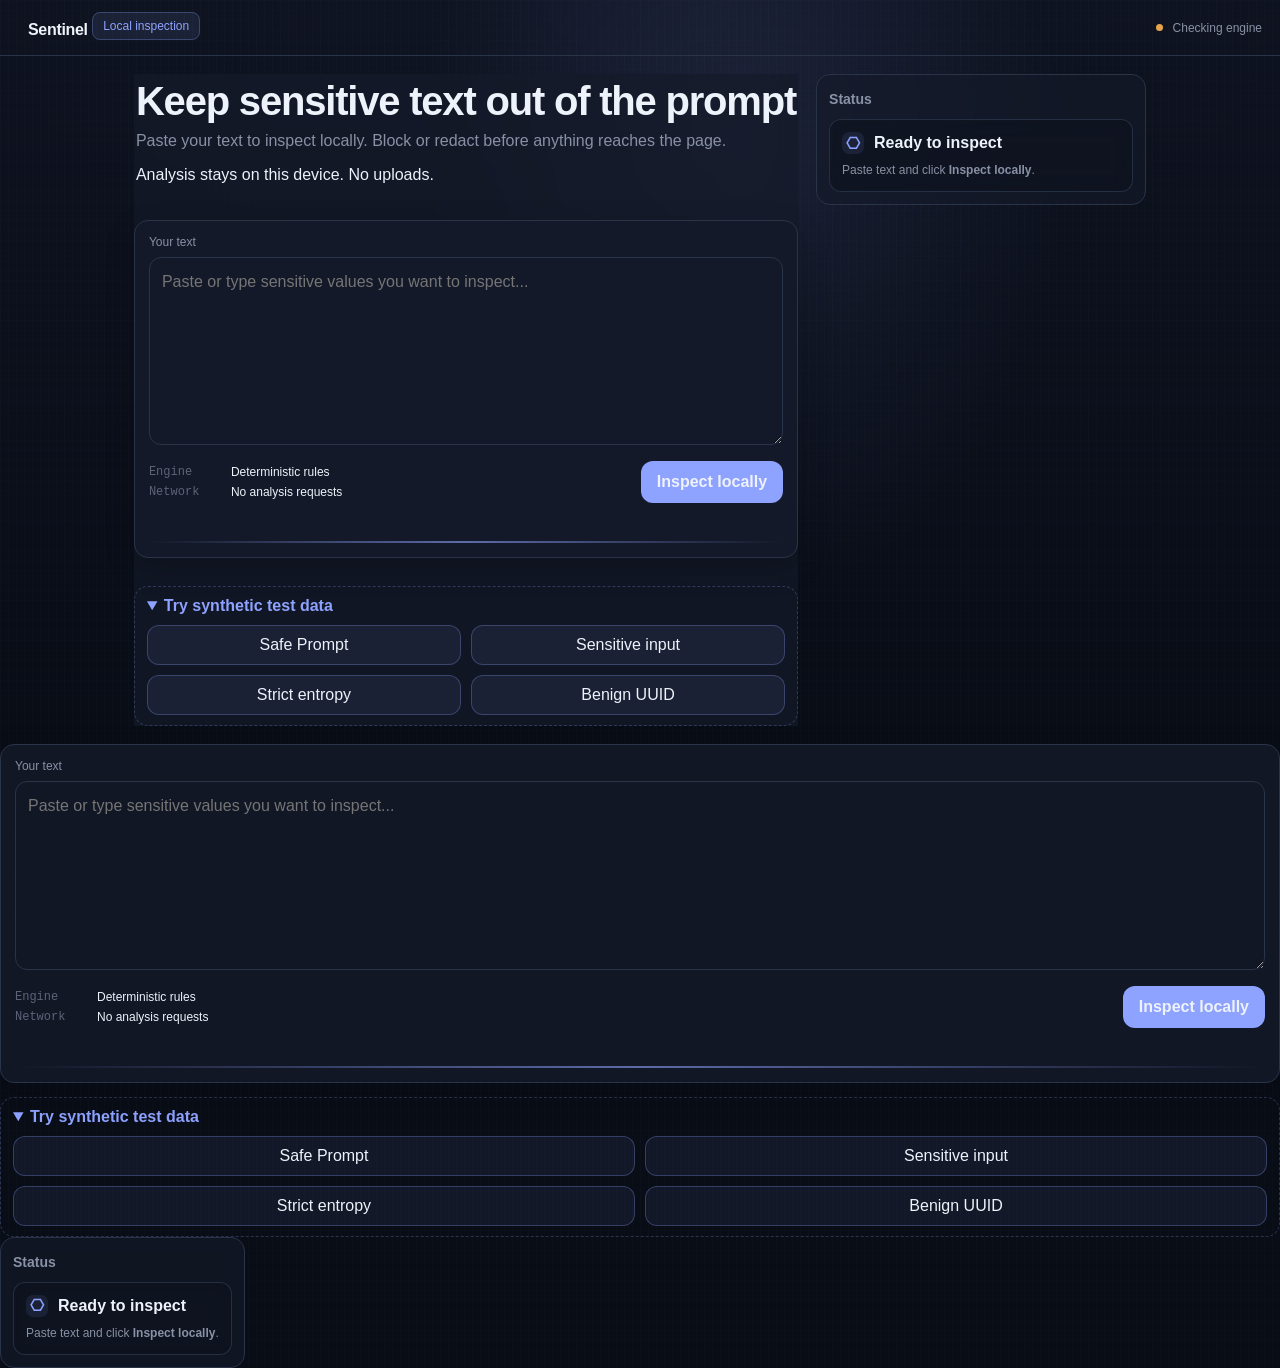
==== commit c30840a1: "ui(pages): radar backdrop + robustness + hover styling" ====
--- a/demo-client/index.html
+++ b/demo-client/index.html
@@ -30,19 +30,11 @@
         <section class="inspection-panel" aria-labelledby="hero-title">
           <div class="hero">
             <div class="hero-copy">
-              <h1 id="hero-title" class="hero-title">Inspect for sensitive content</h1>
-              <p class="hero-subtitle">Sentinel analyzes your input locally. Nothing is uploaded.</p>
-            </div>
-
-            <div class="hero-cta-row">
-              <button type="button" id="privacy-toggle" class="ghost-btn" aria-expanded="false">
-                Privacy note
-              </button>
-            </div>
-          </div>
-
-          <div class="privacy-note" id="privacy-note" role="note" aria-live="polite" hidden>
-            Analysis stays on this device. No uploads.
+              <h1 id="hero-title" class="hero-title">Keep sensitive text out of the prompt</h1>
+              <p class="hero-subtitle">Paste your text to inspect locally. Block or redact before anything reaches the page.</p>
+
+              <p class="privacy-stamp" id="privacy-note" role="note">Analysis stays on this device. No uploads.</p>
+            </div>
           </div>
 
           <div class="editor-card">
@@ -138,6 +130,99 @@
           </div>
         </aside>
       </section>
+          <div class="editor-card">
+            <label class="editor-label" for="prompt-input">Your text</label>
+            <textarea id="prompt-input" rows="7" spellcheck="false" placeholder="Paste or type sensitive values you want to inspect..."></textarea>
+
+            <div class="editor-footer">
+              <div class="local-meta" aria-label="Technical metadata">
+                <div class="meta-row"><span class="meta-k">Engine</span><span class="meta-v">Deterministic rules</span></div>
+                <div class="meta-row"><span class="meta-k">Network</span><span class="meta-v">No analysis requests</span></div>
+              </div>
+
+              <button type="button" class="primary-btn" id="send-button">
+                <span>Inspect locally</span>
+              </button>
+            </div>
+
+            <p class="form-status" id="form-status" role="status"></p>
+
+            <div class="scan-line" id="scan-line" aria-hidden="true"></div>
+          </div>
+
+          <details class="synthetic" open="false">
+            <summary>Try synthetic test data</summary>
+            <div class="synthetic-grid">
+              <button type="button" class="sample-button" data-sample="safe">Safe Prompt</button>
+              <button type="button" class="sample-button" data-sample="sensitive">Sensitive input</button>
+              <button type="button" class="sample-button" data-sample="entropy">Strict entropy</button>
+              <button type="button" class="sample-button" data-sample="ambiguous">Benign UUID</button>
+            </div>
+          </details>
+        </section>
+
+        <aside class="decision-panel" aria-label="Inspection decisions">
+          <div class="decision-top">
+            <h2 class="decision-title">Status</h2>
+          </div>
+
+          <div class="state-card" id="state-idle">
+            <div class="state-head">
+              <span class="state-icon" aria-hidden="true">⎔</span>
+              <span class="state-label" id="checkpoint-title">Ready to inspect</span>
+            </div>
+            <p class="state-copy">Paste text and click <b>Inspect locally</b>.</p>
+          </div>
+
+          <div class="state-card" id="state-analyzing" hidden>
+            <div class="state-head">
+              <span class="state-icon" aria-hidden="true">…</span>
+              <span class="state-label">Analysing</span>
+            </div>
+            <p class="state-copy">Local analysis is running.</p>
+          </div>
+
+          <div class="state-card" id="state-review" hidden>
+            <div class="state-head">
+              <span class="state-icon" aria-hidden="true">✦</span>
+              <span class="state-label">Review required</span>
+            </div>
+            <p class="state-copy">Select masked evidence and choose an action.</p>
+
+            <div class="finding-table-wrap">
+              <div class="finding-table-head">
+                <span class="th">Rule</span>
+                <span class="th">Masked evidence</span>
+                <span class="th">Severity</span>
+              </div>
+              <div id="finding-list" class="finding-table" role="table" aria-label="Masked findings"></div>
+            </div>
+
+            <div class="decision-actions">
+              <button type="button" class="decision-btn" id="redact-button">Redact &amp; paste</button>
+              <button type="button" class="decision-btn deny" id="block-button">Blocked before insertion</button>
+              <button type="button" class="decision-btn allow" id="allow-button">Allow once</button>
+            </div>
+          </div>
+
+          <div class="state-card" id="state-outcome" hidden>
+            <div class="state-head">
+              <span class="state-icon" id="outcome-icon" aria-hidden="true">✓</span>
+              <span class="state-label" id="outcome-title"></span>
+            </div>
+            <p class="state-copy" id="outcome-copy"></p>
+            <button type="button" class="secondary-btn" id="reset-button">Inspect another input</button>
+          </div>
+
+          <div class="state-card" id="state-offline" hidden>
+            <div class="state-head">
+              <span class="state-icon" aria-hidden="true">!</span>
+              <span class="state-label">Engine unavailable</span>
+            </div>
+            <p class="state-copy">Local analysis is unavailable. Supported pastes remain blocked.</p>
+          </div>
+        </aside>
+      </section>
     </main>
 
     <script src="shared/sentinel-engine.js"></script>
--- a/demo-client/styles.css
+++ b/demo-client/styles.css
@@ -11,12 +11,82 @@
   --block:#f06a6a;
   --allowed:#65c98b;
   font-family:Inter,-apple-system,BlinkMacSystemFont,"Segoe UI",sans-serif;
-  background:var(--ground);
   color:var(--text);
 }
+
+body{
+  margin:0;
+  min-width:320px;
+  min-height:100vh;
+  background: #090d16;
+  position: relative;
+  overflow-x: hidden;
+}
+
+/* Background layers: periwinkle beam + faint matrix glyphs + low-opacity vignette */
+body::before{
+  content:"";
+  position:absolute;
+  inset:0;
+  pointer-events:none;
+
+  /* near-black slate + subtle vertical beam behind hero */
+  background:
+    radial-gradient(520px 700px at 58% 12%, rgba(142,162,255,.22), rgba(9,13,22,0) 62%),
+    linear-gradient(180deg, rgba(142,162,255,.10), rgba(9,13,22,0) 55%),
+    linear-gradient(90deg, rgba(42,52,72,.05) 1px, rgba(9,13,22,0) 1px),
+    linear-gradient(rgba(42,52,72,.05) 1px, rgba(9,13,22,0) 1px);
+
+  background-size: auto, auto, 64px 64px, 64px 64px;
+  opacity:.55;
+}
+
+body::after{
+  content:"";
+  position:absolute;
+  inset:0;
+  pointer-events:none;
+
+  /* faint “matrix” texture via repeating conic + grainy dots (CSS-only) */
+  background:
+    repeating-linear-gradient(90deg, rgba(142,162,255,.06) 0 1px, rgba(9,13,22,0) 1px 8px),
+    repeating-linear-gradient(180deg, rgba(142,162,255,.03) 0 1px, rgba(9,13,22,0) 1px 10px),
+    radial-gradient(900px 520px at 50% 0%, rgba(9,13,22,0) 10%, rgba(9,13,22,.75) 70%);
+
+  opacity:.35;
+}
+
+/* Keep panels readable */
+main{position: relative; z-index: 1;}
+
+/* reduced motion: no animations anyway, but keep the rule for safety */
+@media (prefers-reduced-motion: reduce){
+  *{transition:none!important;animation:none!important}
+}
+
+main, header, section, aside { position: relative; z-index: 1; }
+
+/* Elevated “glass” panels */
+.inspection-panel,
+.decision-panel,
+.editor-card,
+.state-card{
+  background: rgba(21,27,42,.72);
+  backdrop-filter: blur(10px);
+}
+
+.editor-card,
+.decision-panel{
+  border-radius: 18px;
+}
+
+/* Ensure motion preferences are respected */
+button,textarea,input{font:inherit}
+button{color:inherit}
+button:focus-visible,textarea:focus-visible,input:focus-visible,a:focus-visible{outline:2px solid var(--signal);outline-offset:2px}
+
+/* base layout primitives */
 *{box-sizing:border-box}
-body{margin:0;background:var(--ground);min-width:320px;min-height:100vh}
-button,textarea,input{font:inherit}
 button{color:inherit}
 button:focus-visible,textarea:focus-visible,input:focus-visible,a:focus-visible{outline:2px solid var(--signal);outline-offset:2px}
 
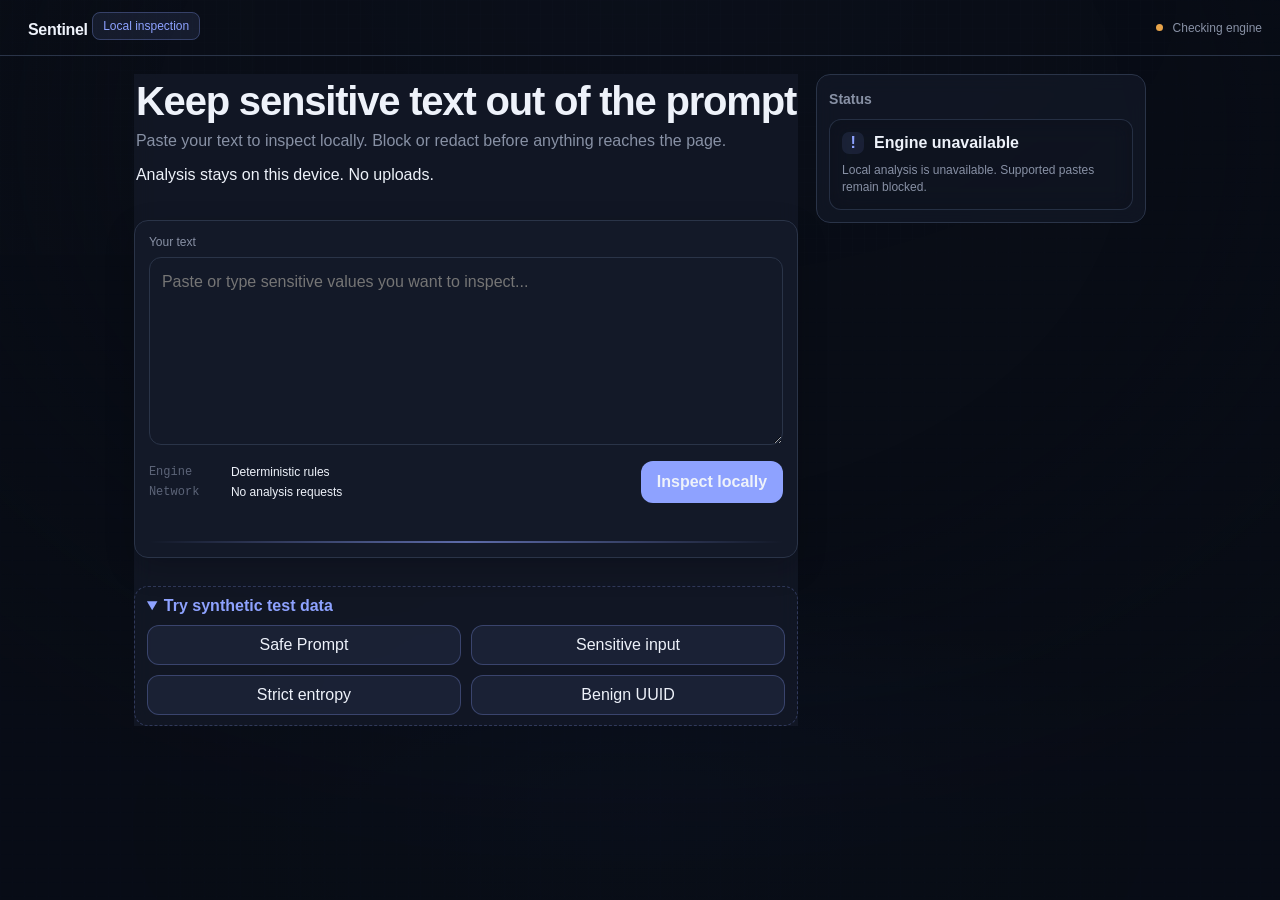
==== commit ea7426cd: "ui(pages): replace sentinel demo-client (buttons fixed)" ====
--- a/demo-client/index.html
+++ b/demo-client/index.html
@@ -37,7 +37,7 @@
             </div>
           </div>
 
-          <div class="editor-card">
+          <form class="editor-card" id="prompt-form">
             <label class="editor-label" for="prompt-input">Your text</label>
             <textarea id="prompt-input" rows="7" spellcheck="false" placeholder="Paste or type sensitive values you want to inspect..."></textarea>
 
@@ -47,108 +47,14 @@
                 <div class="meta-row"><span class="meta-k">Network</span><span class="meta-v">No analysis requests</span></div>
               </div>
 
-              <button type="button" class="primary-btn" id="send-button">
+              <button type="submit" class="primary-btn" id="send-button">
                 <span>Inspect locally</span>
               </button>
             </div>
 
             <p class="form-status" id="form-status" role="status"></p>
-
             <div class="scan-line" id="scan-line" aria-hidden="true"></div>
-          </div>
-
-          <details class="synthetic" open="false">
-            <summary>Try synthetic test data</summary>
-            <div class="synthetic-grid">
-              <button type="button" class="sample-button" data-sample="safe">Safe Prompt</button>
-              <button type="button" class="sample-button" data-sample="sensitive">Sensitive input</button>
-              <button type="button" class="sample-button" data-sample="entropy">Strict entropy</button>
-              <button type="button" class="sample-button" data-sample="ambiguous">Benign UUID</button>
-            </div>
-          </details>
-        </section>
-
-        <aside class="decision-panel" aria-label="Inspection decisions">
-          <div class="decision-top">
-            <h2 class="decision-title">Status</h2>
-          </div>
-
-          <div class="state-card" id="state-idle">
-            <div class="state-head">
-              <span class="state-icon" aria-hidden="true">⎔</span>
-              <span class="state-label" id="checkpoint-title">Ready to inspect</span>
-            </div>
-            <p class="state-copy">Paste text and click <b>Inspect locally</b>.</p>
-          </div>
-
-          <div class="state-card" id="state-analyzing" hidden>
-            <div class="state-head">
-              <span class="state-icon" aria-hidden="true">…</span>
-              <span class="state-label">Analysing</span>
-            </div>
-            <p class="state-copy">Local analysis is running.</p>
-          </div>
-
-          <div class="state-card" id="state-review" hidden>
-            <div class="state-head">
-              <span class="state-icon" aria-hidden="true">✦</span>
-              <span class="state-label">Review required</span>
-            </div>
-            <p class="state-copy">Select masked evidence and choose an action.</p>
-
-            <div class="finding-table-wrap">
-              <div class="finding-table-head">
-                <span class="th">Rule</span>
-                <span class="th">Masked evidence</span>
-                <span class="th">Severity</span>
-              </div>
-              <div id="finding-list" class="finding-table" role="table" aria-label="Masked findings"></div>
-            </div>
-
-            <div class="decision-actions">
-              <button type="button" class="decision-btn" id="redact-button">Redact &amp; paste</button>
-              <button type="button" class="decision-btn deny" id="block-button">Blocked before insertion</button>
-              <button type="button" class="decision-btn allow" id="allow-button">Allow once</button>
-            </div>
-          </div>
-
-          <div class="state-card" id="state-outcome" hidden>
-            <div class="state-head">
-              <span class="state-icon" id="outcome-icon" aria-hidden="true">✓</span>
-              <span class="state-label" id="outcome-title"></span>
-            </div>
-            <p class="state-copy" id="outcome-copy"></p>
-            <button type="button" class="secondary-btn" id="reset-button">Inspect another input</button>
-          </div>
-
-          <div class="state-card" id="state-offline" hidden>
-            <div class="state-head">
-              <span class="state-icon" aria-hidden="true">!</span>
-              <span class="state-label">Engine unavailable</span>
-            </div>
-            <p class="state-copy">Local analysis is unavailable. Supported pastes remain blocked.</p>
-          </div>
-        </aside>
-      </section>
-          <div class="editor-card">
-            <label class="editor-label" for="prompt-input">Your text</label>
-            <textarea id="prompt-input" rows="7" spellcheck="false" placeholder="Paste or type sensitive values you want to inspect..."></textarea>
-
-            <div class="editor-footer">
-              <div class="local-meta" aria-label="Technical metadata">
-                <div class="meta-row"><span class="meta-k">Engine</span><span class="meta-v">Deterministic rules</span></div>
-                <div class="meta-row"><span class="meta-k">Network</span><span class="meta-v">No analysis requests</span></div>
-              </div>
-
-              <button type="button" class="primary-btn" id="send-button">
-                <span>Inspect locally</span>
-              </button>
-            </div>
-
-            <p class="form-status" id="form-status" role="status"></p>
-
-            <div class="scan-line" id="scan-line" aria-hidden="true"></div>
-          </div>
+          </form>
 
           <details class="synthetic" open="false">
             <summary>Try synthetic test data</summary>
--- a/demo-client/styles.css
+++ b/demo-client/styles.css
@@ -26,38 +26,63 @@
 /* Background layers: periwinkle beam + faint matrix glyphs + low-opacity vignette */
 body::before{
   content:"";
-  position:absolute;
+  position:fixed;
   inset:0;
   pointer-events:none;
-
-  /* near-black slate + subtle vertical beam behind hero */
-  background:
-    radial-gradient(520px 700px at 58% 12%, rgba(142,162,255,.22), rgba(9,13,22,0) 62%),
-    linear-gradient(180deg, rgba(142,162,255,.10), rgba(9,13,22,0) 55%),
-    linear-gradient(90deg, rgba(42,52,72,.05) 1px, rgba(9,13,22,0) 1px),
-    linear-gradient(rgba(42,52,72,.05) 1px, rgba(9,13,22,0) 1px);
-
-  background-size: auto, auto, 64px 64px, 64px 64px;
-  opacity:.55;
+  z-index:0;
+  transform: translateZ(0);
+
+  /* Cinematic backdrop: navy-black canvas + centered vertical beam */
+
+
+  /* Full-viewport cinematic radar image backdrop */
+  background-image:
+    /* dark navy overlay / vignette above the image */
+    radial-gradient(1200px 900px at 50% 15%, rgba(9,13,22,0) 40%, rgba(9,13,22,.82) 82%),
+    radial-gradient(900px 420px at 50% 92%, rgba(59,130,246,.16), rgba(9,13,22,0) 60%),
+    url("./radar-backdrop.png");
+
+  background-repeat: no-repeat;
+  background-size: cover, cover, cover;
+
+  /* Slightly above hero center */
+  background-position:
+    center top,
+    center,
+    50% 40%;
+
+  /* Opacity so panels remain readable */
+  opacity: .45;
 }
 
 body::after{
   content:"";
-  position:absolute;
+  position:fixed;
   inset:0;
   pointer-events:none;
-
-  /* faint “matrix” texture via repeating conic + grainy dots (CSS-only) */
+  z-index:0;
+  transform: translateZ(0);
+
+  /* Additional glyph shimmer (static), kept extremely subtle */
   background:
-    repeating-linear-gradient(90deg, rgba(142,162,255,.06) 0 1px, rgba(9,13,22,0) 1px 8px),
-    repeating-linear-gradient(180deg, rgba(142,162,255,.03) 0 1px, rgba(9,13,22,0) 1px 10px),
-    radial-gradient(900px 520px at 50% 0%, rgba(9,13,22,0) 10%, rgba(9,13,22,.75) 70%);
-
-  opacity:.35;
+    repeating-linear-gradient(90deg, rgba(142,162,255,.03) 0 1px, rgba(9,13,22,0) 1px 12px),
+    repeating-linear-gradient(180deg, rgba(142,162,255,.02) 0 1px, rgba(9,13,22,0) 1px 14px),
+    radial-gradient(1000px 520px at 50% 0%, rgba(142,162,255,.08), rgba(9,13,22,0) 65%);
+
+  opacity:.25;
+}
+
+@media (prefers-reduced-motion: reduce){
+  body::before, body::after{filter:none;}
 }
 
 /* Keep panels readable */
 main{position: relative; z-index: 1;}
+/* Backdrop fixed layers live at z-index:0; keep panels above for readability. */
+.inspection-panel,
+.decision-panel,
+.editor-card,
+.state-card{position:relative; z-index:1;}
 
 /* reduced motion: no animations anyway, but keep the rule for safety */
 @media (prefers-reduced-motion: reduce){
@@ -84,6 +109,26 @@
 button,textarea,input{font:inherit}
 button{color:inherit}
 button:focus-visible,textarea:focus-visible,input:focus-visible,a:focus-visible{outline:2px solid var(--signal);outline-offset:2px}
+
+/* Unified hover + keyboard affordance */
+button{
+  transition: transform .12s ease, box-shadow .12s ease, border-color .12s ease, background-color .12s ease, opacity .12s ease;
+}
+button:hover{transform: translateY(-1px);}
+button:active{transform: translateY(0px);}
+
+.primary-btn:hover{box-shadow:0 0 0 4px rgba(142,162,255,.14), 0 12px 30px rgba(0,0,0,.25);}
+.ghost-btn:hover{background:rgba(142,162,255,.06); border-color:rgba(142,162,255,.55);}
+.decision-btn:hover{box-shadow:0 0 0 4px rgba(142,162,255,.12); border-color:rgba(142,162,255,.55);}
+.decision-btn.deny:hover{box-shadow:0 0 0 4px rgba(240,106,106,.18); border-color:rgba(240,106,106,.55);}
+.decision-btn.allow:hover{box-shadow:0 0 0 4px rgba(101,201,139,.18); border-color:rgba(101,201,139,.55);}
+.secondary-btn:hover{background:rgba(142,162,255,.06); border-color:rgba(142,162,255,.45);}
+.sample-button:hover{background:rgba(142,162,255,.14); border-color:rgba(142,162,255,.50);}
+
+@media (prefers-reduced-motion: reduce){
+  button{transition:none!important;}
+  button:hover{transform:none;}
+}
 
 /* base layout primitives */
 *{box-sizing:border-box}
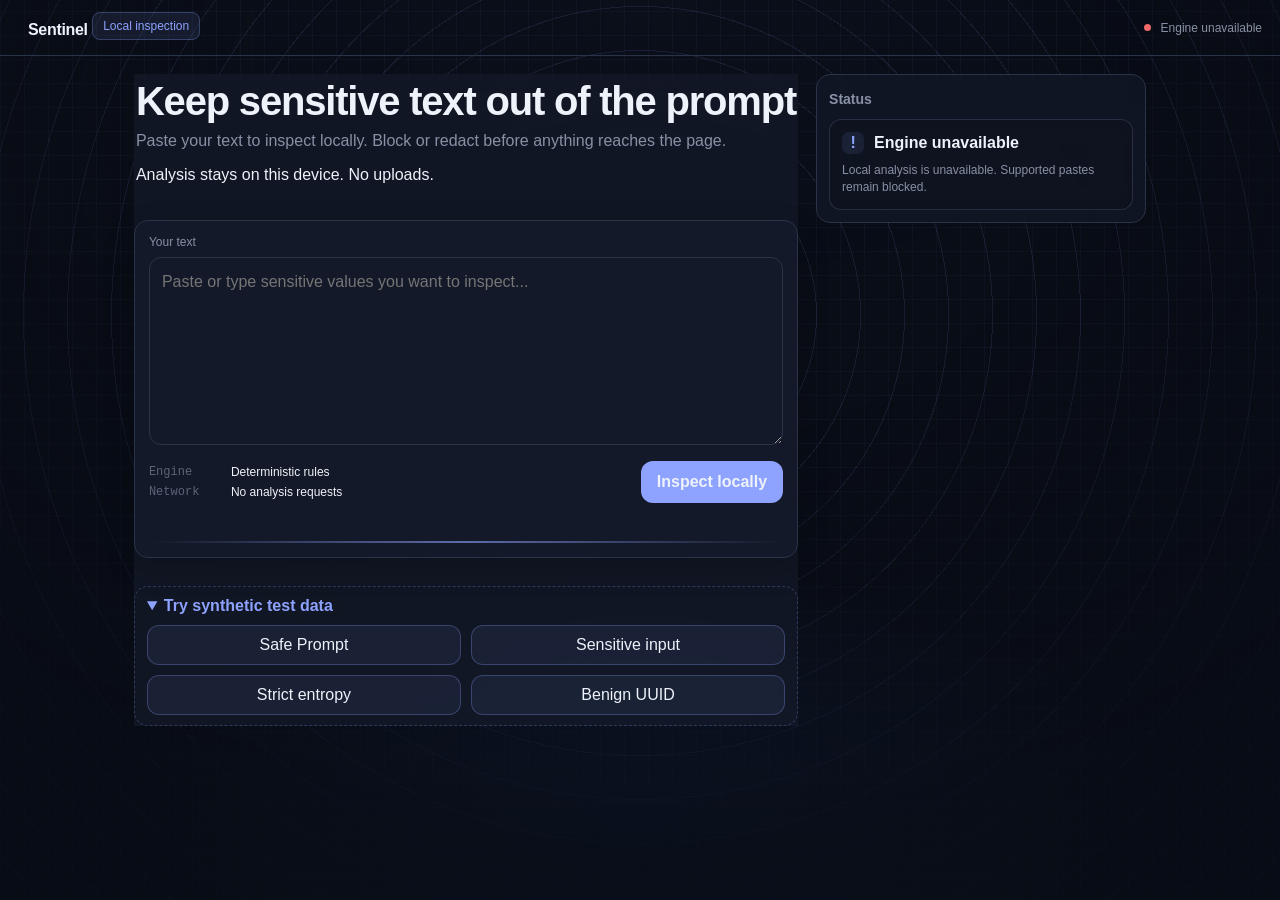
==== commit e5e46172: "ui(pages): strengthen radar backdrop + fix favicon" ====
--- a/demo-client/index.html
+++ b/demo-client/index.html
@@ -5,6 +5,7 @@
     <meta name="viewport" content="width=device-width, initial-scale=1.0" />
     <meta name="color-scheme" content="dark" />
     <title>Sentinel — Privacy Firewall</title>
+    <link rel="icon" href="favicon.svg" />
     <link rel="stylesheet" href="styles.css" />
   </head>
   <body>
--- a/demo-client/styles.css
+++ b/demo-client/styles.css
@@ -32,27 +32,24 @@
   z-index:0;
   transform: translateZ(0);
 
-  /* Cinematic backdrop: navy-black canvas + centered vertical beam */
-
-
-  /* Full-viewport cinematic radar image backdrop */
+  /* Radar-like backdrop built from pure gradients (no image dependency). */
   background-image:
-    /* dark navy overlay / vignette above the image */
-    radial-gradient(1200px 900px at 50% 15%, rgba(9,13,22,0) 40%, rgba(9,13,22,.82) 82%),
-    radial-gradient(900px 420px at 50% 92%, rgba(59,130,246,.16), rgba(9,13,22,0) 60%),
-    url("./radar-backdrop.png");
-
-  background-repeat: no-repeat;
-  background-size: cover, cover, cover;
-
-  /* Slightly above hero center */
-  background-position:
-    center top,
-    center,
-    50% 40%;
-
-  /* Opacity so panels remain readable */
-  opacity: .45;
+    /* vignette */
+    radial-gradient(1200px 900px at 50% 15%, rgba(9,13,22,0) 35%, rgba(9,13,22,.86) 80%),
+    /* lower bloom */
+    radial-gradient(900px 420px at 50% 92%, rgba(59,130,246,.22), rgba(9,13,22,0) 60%),
+    /* rings */
+    repeating-radial-gradient(circle at 50% 35%, rgba(142,162,255,.16) 0 1px, rgba(9,13,22,0) 1px 44px),
+    /* spokes */
+    repeating-linear-gradient(0deg, rgba(142,162,255,.06) 0 1px, rgba(9,13,22,0) 1px 24px),
+    repeating-linear-gradient(90deg, rgba(142,162,255,.06) 0 1px, rgba(9,13,22,0) 1px 24px);
+
+  background-repeat: no-repeat, no-repeat, no-repeat, no-repeat, no-repeat;
+  background-size: cover, cover, cover, cover, cover;
+  background-position: center top, center, 50% 35%, center, center;
+
+  /* Visible enough to see behind panels */
+  opacity: .70;"}]}            }]} }]}}, errors?}]]}]}]} }**
 }
 
 body::after{
@@ -193,7 +190,12 @@
 #state-review .state-icon{background:rgba(240,179,90,.16);color:var(--review)}
 #state-blocked .state-icon{background:rgba(240,106,106,.16);color:var(--block)}
 
-.finding-table-wrap{margin-top:10px;border:1px solid var(--line);border-radius:12px;overflow:hidden}
+.finding-table-wrap{margin-top:10px;border:1px solid var(--line);border-radius:12px;overflow:hidden;min-height:220px}
+
+/* Make the review table feel roomier */
+#finding-list{padding:6px}
+.finding-row{align-items:start}
+.finding-cell{display:flex;align-items:flex-start}
 .finding-table-head{display:grid;grid-template-columns:1fr 1.4fr .7fr;gap:10px;background:rgba(42,52,72,.6);padding:10px;font-size:11px;color:var(--muted);font-family:ui-monospace,SFMono-Regular,Menlo,Monaco,Consolas,"Liberation Mono","Courier New",monospace}
 .finding-row{display:grid;grid-template-columns:1fr 1.4fr .7fr;gap:10px;padding:10px;border-top:1px solid rgba(42,52,72,.8);font-size:12px}
 .finding-cell code{color:var(--text);white-space:nowrap;overflow:hidden;text-overflow:ellipsis;display:block}
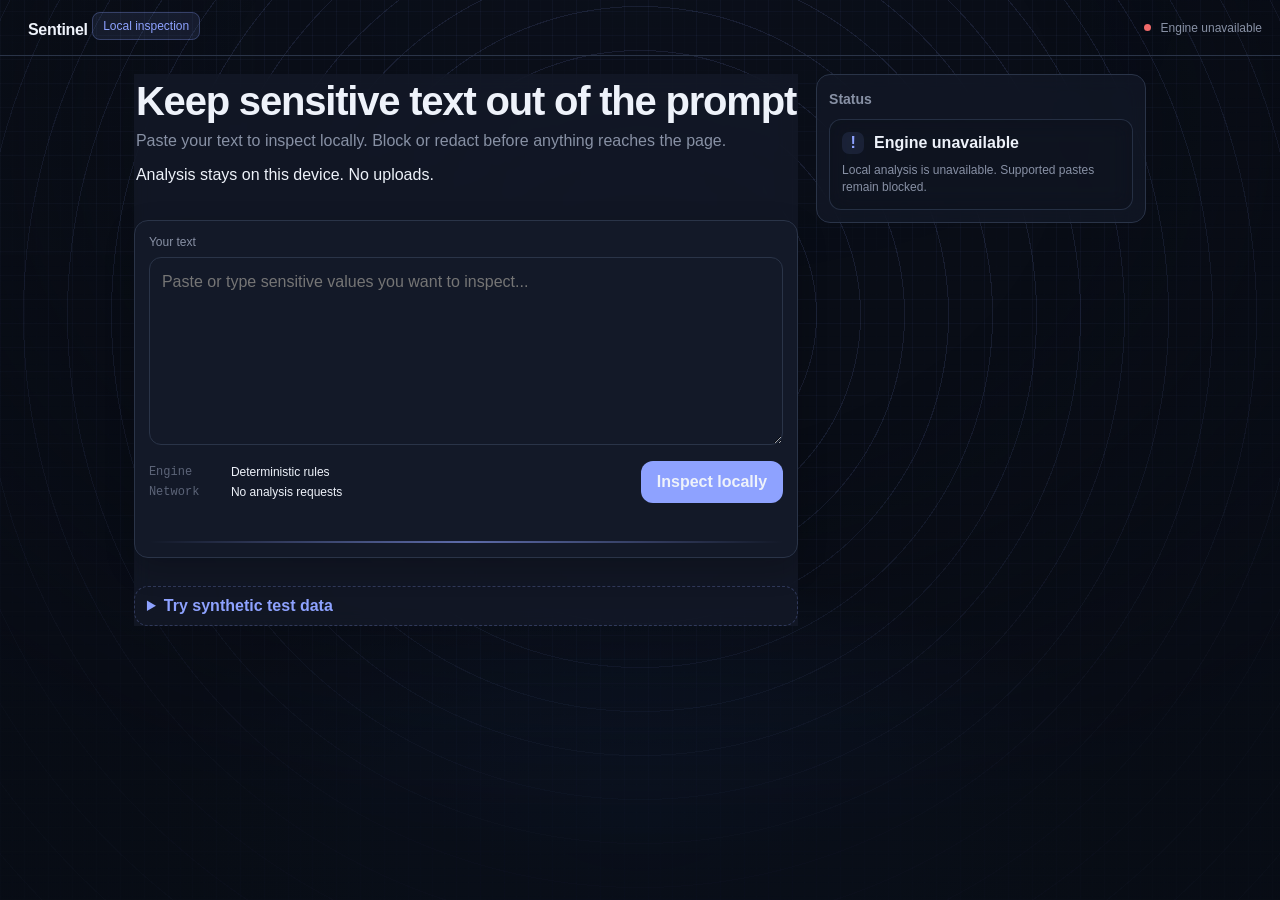
==== commit 6a50b057: "ui(pages): close synthetic by default, add Action column, fix reset label" ====
--- a/demo-client/index.html
+++ b/demo-client/index.html
@@ -57,7 +57,7 @@
             <div class="scan-line" id="scan-line" aria-hidden="true"></div>
           </form>
 
-          <details class="synthetic" open="false">
+          <details class="synthetic">
             <summary>Try synthetic test data</summary>
             <div class="synthetic-grid">
               <button type="button" class="sample-button" data-sample="safe">Safe Prompt</button>
@@ -101,6 +101,7 @@
                 <span class="th">Rule</span>
                 <span class="th">Masked evidence</span>
                 <span class="th">Severity</span>
+                <span class="th">Action</span>
               </div>
               <div id="finding-list" class="finding-table" role="table" aria-label="Masked findings"></div>
             </div>
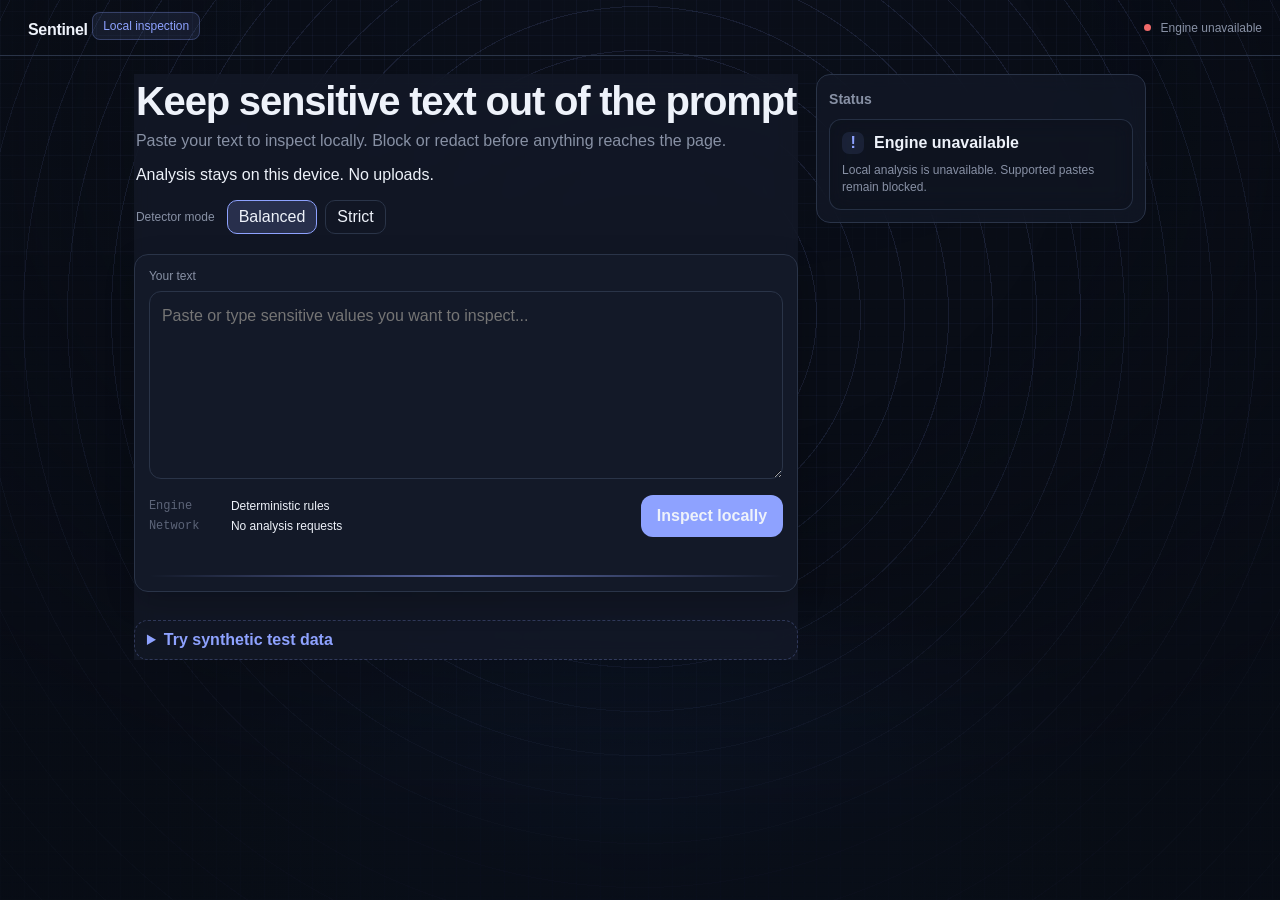
==== commit 273e5e58: "Fix Pages policy and clipboard workflows Co-Authored-By: Claude <noreply@anthropic.com>" ====
--- a/demo-client/index.html
+++ b/demo-client/index.html
@@ -35,8 +35,17 @@
               <p class="hero-subtitle">Paste your text to inspect locally. Block or redact before anything reaches the page.</p>
 
               <p class="privacy-stamp" id="privacy-note" role="note">Analysis stays on this device. No uploads.</p>
+
+              <div class="policy-selector" aria-label="Detection policy">
+                <div class="policy-label">Detector mode</div>
+                <div class="policy-buttons">
+                  <button type="button" class="ghost-btn" id="policy-balanced-btn" aria-pressed="true">Balanced</button>
+                  <button type="button" class="ghost-btn" id="policy-strict-btn" aria-pressed="false">Strict</button>
+                </div>
+              </div>
             </div>
           </div>
+
 
           <form class="editor-card" id="prompt-form">
             <label class="editor-label" for="prompt-input">Your text</label>
@@ -119,6 +128,8 @@
               <span class="state-label" id="outcome-title"></span>
             </div>
             <p class="state-copy" id="outcome-copy"></p>
+            <p class="form-status" id="clipboard-status" role="status" aria-live="polite"></p>
+            <button type="button" class="secondary-btn" id="copy-button" disabled>Copy result to clipboard</button>
             <button type="button" class="secondary-btn" id="reset-button">Inspect another input</button>
           </div>
 
--- a/demo-client/styles.css
+++ b/demo-client/styles.css
@@ -49,7 +49,7 @@
   background-position: center top, center, 50% 35%, center, center;
 
   /* Visible enough to see behind panels */
-  opacity: .70;"}]}            }]} }]}}, errors?}]]}]}]} }**
+  opacity:.70;
 }
 
 body::after{
@@ -165,7 +165,13 @@
 .meta-v{flex:1;color:var(--text);font-size:12px}
 
 .primary-btn{background:var(--signal);border:0;border-radius:12px;padding:12px 16px;font-weight:700;cursor:pointer}
-.primary-btn:disabled{opacity:.6;cursor:not-allowed}
+.primary-btn:disabled,.secondary-btn:disabled{opacity:.55;cursor:not-allowed;transform:none;box-shadow:none}
+
+.policy-selector{display:flex;align-items:center;gap:12px;margin-top:14px}
+.policy-label{color:var(--muted);font-size:12px}
+.policy-buttons{display:flex;gap:8px}
+.policy-buttons .ghost-btn{padding:7px 11px}
+.policy-buttons .ghost-btn[aria-pressed="true"]{background:rgba(142,162,255,.18);border-color:var(--signal);color:var(--text)}
 
 .form-status{margin:10px 0 0;color:var(--muted);min-height:18px}
 
@@ -196,8 +202,8 @@
 #finding-list{padding:6px}
 .finding-row{align-items:start}
 .finding-cell{display:flex;align-items:flex-start}
-.finding-table-head{display:grid;grid-template-columns:1fr 1.4fr .7fr;gap:10px;background:rgba(42,52,72,.6);padding:10px;font-size:11px;color:var(--muted);font-family:ui-monospace,SFMono-Regular,Menlo,Monaco,Consolas,"Liberation Mono","Courier New",monospace}
-.finding-row{display:grid;grid-template-columns:1fr 1.4fr .7fr;gap:10px;padding:10px;border-top:1px solid rgba(42,52,72,.8);font-size:12px}
+.finding-table-head{display:grid;grid-template-columns:1fr 1.4fr .7fr .45fr;gap:10px;background:rgba(42,52,72,.6);padding:10px;font-size:11px;color:var(--muted);font-family:ui-monospace,SFMono-Regular,Menlo,Monaco,Consolas,"Liberation Mono","Courier New",monospace}
+.finding-row{display:grid;grid-template-columns:1fr 1.4fr .7fr .45fr;gap:10px;padding:10px;border-top:1px solid rgba(42,52,72,.8);font-size:12px}
 .finding-cell code{color:var(--text);white-space:nowrap;overflow:hidden;text-overflow:ellipsis;display:block}
 
 .decision-actions{display:flex;flex-direction:column;gap:10px;margin-top:12px}
